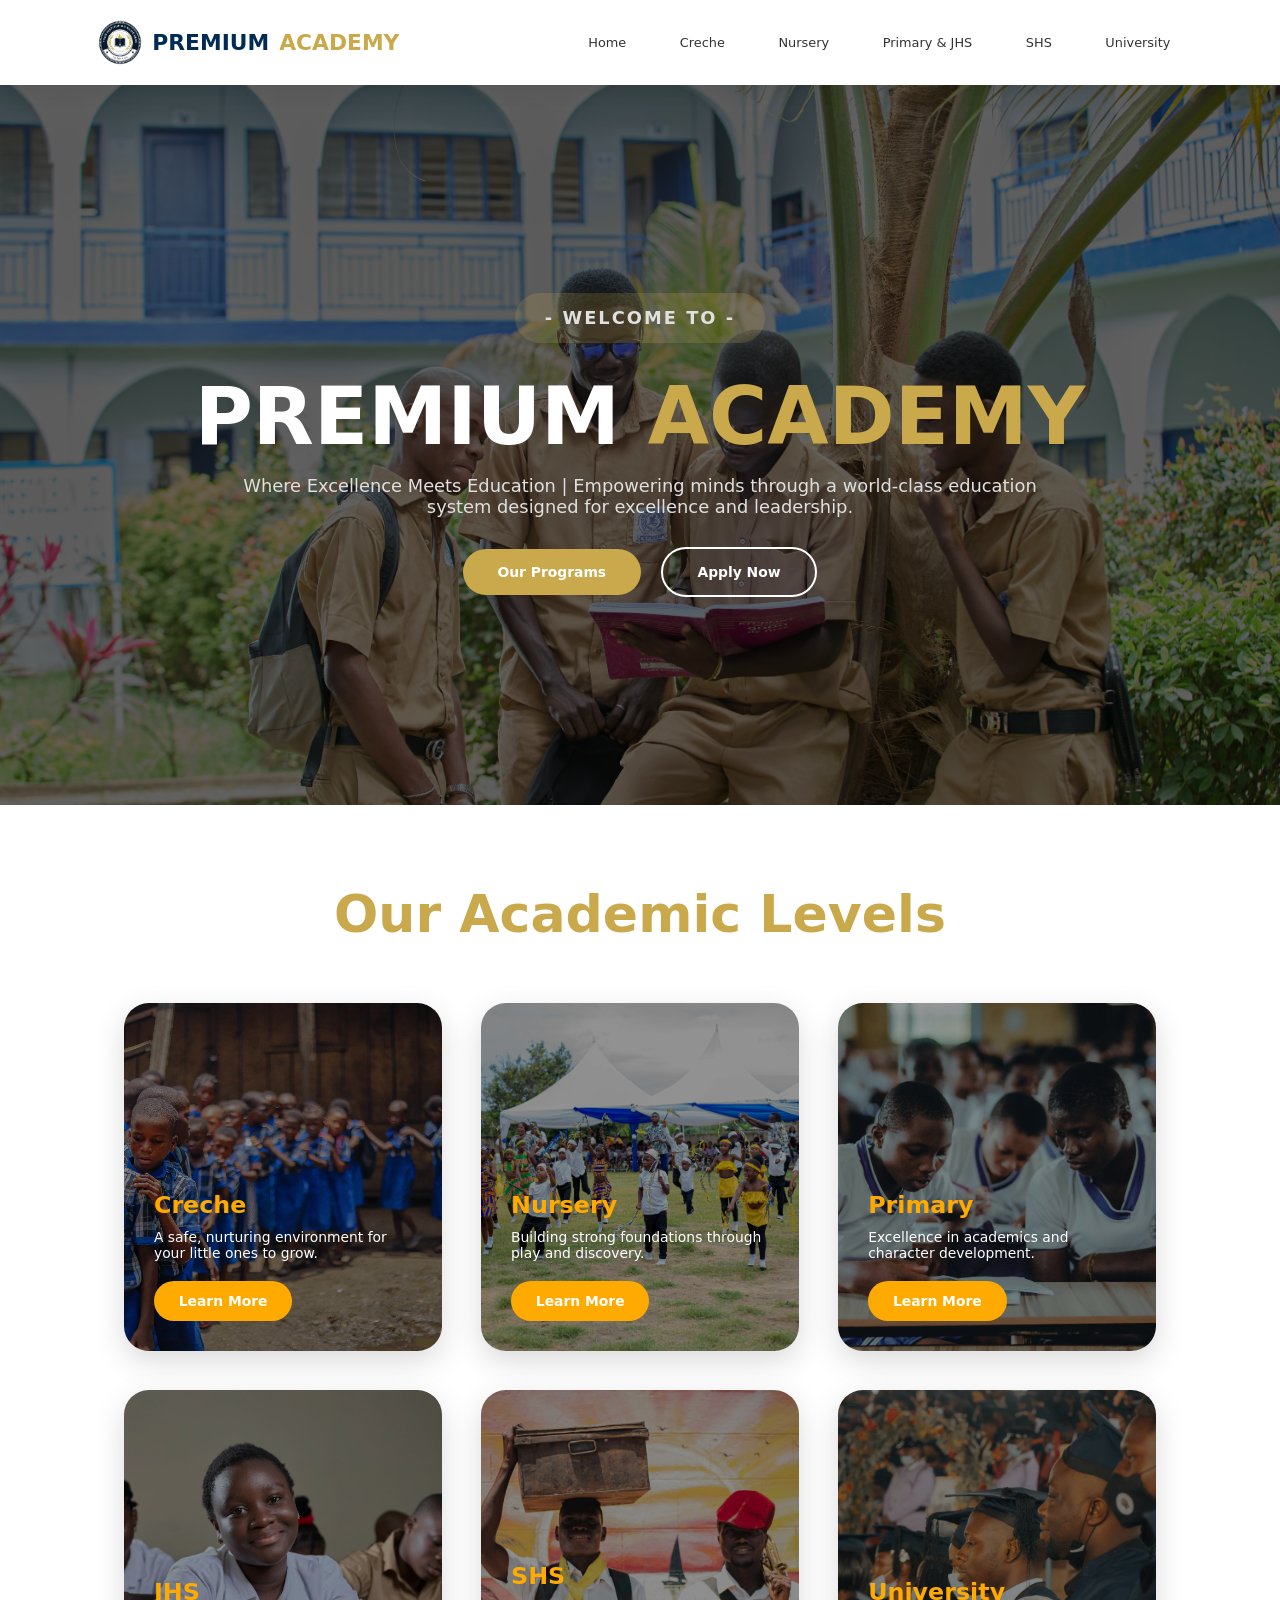
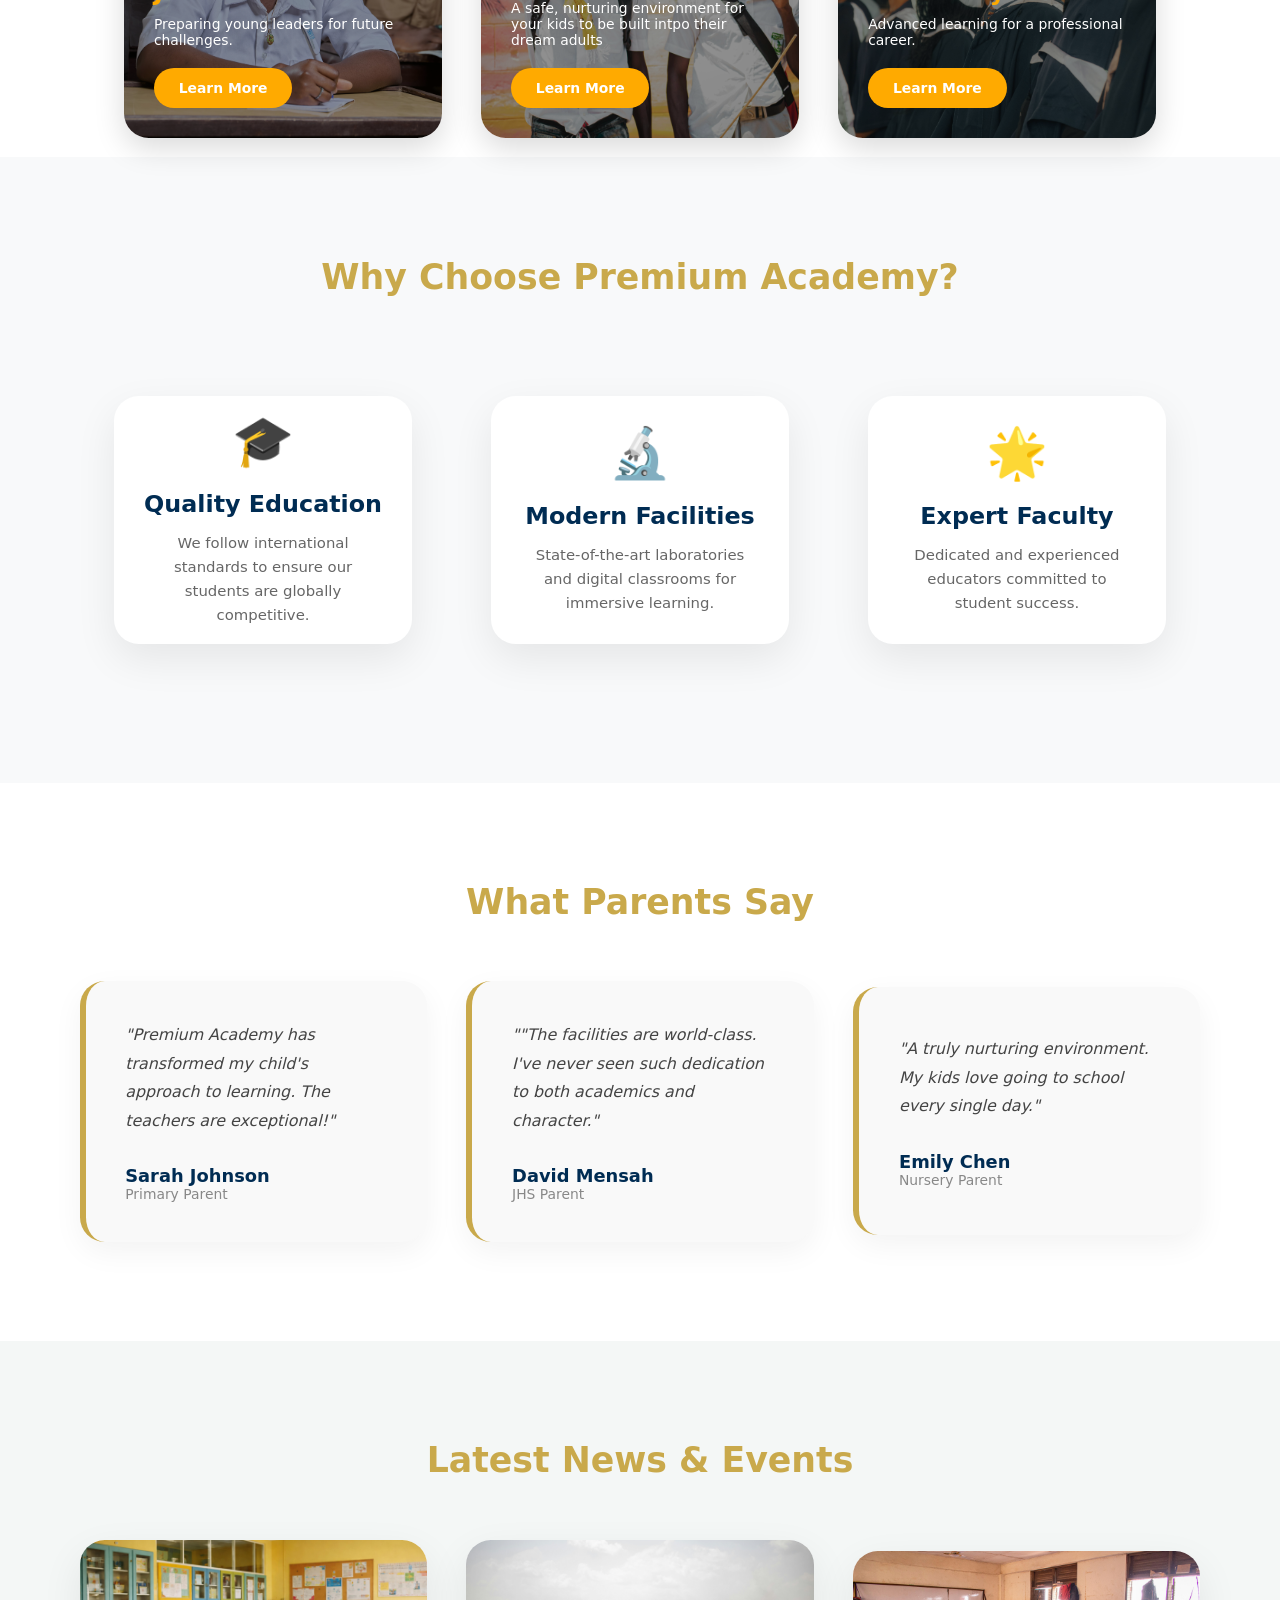
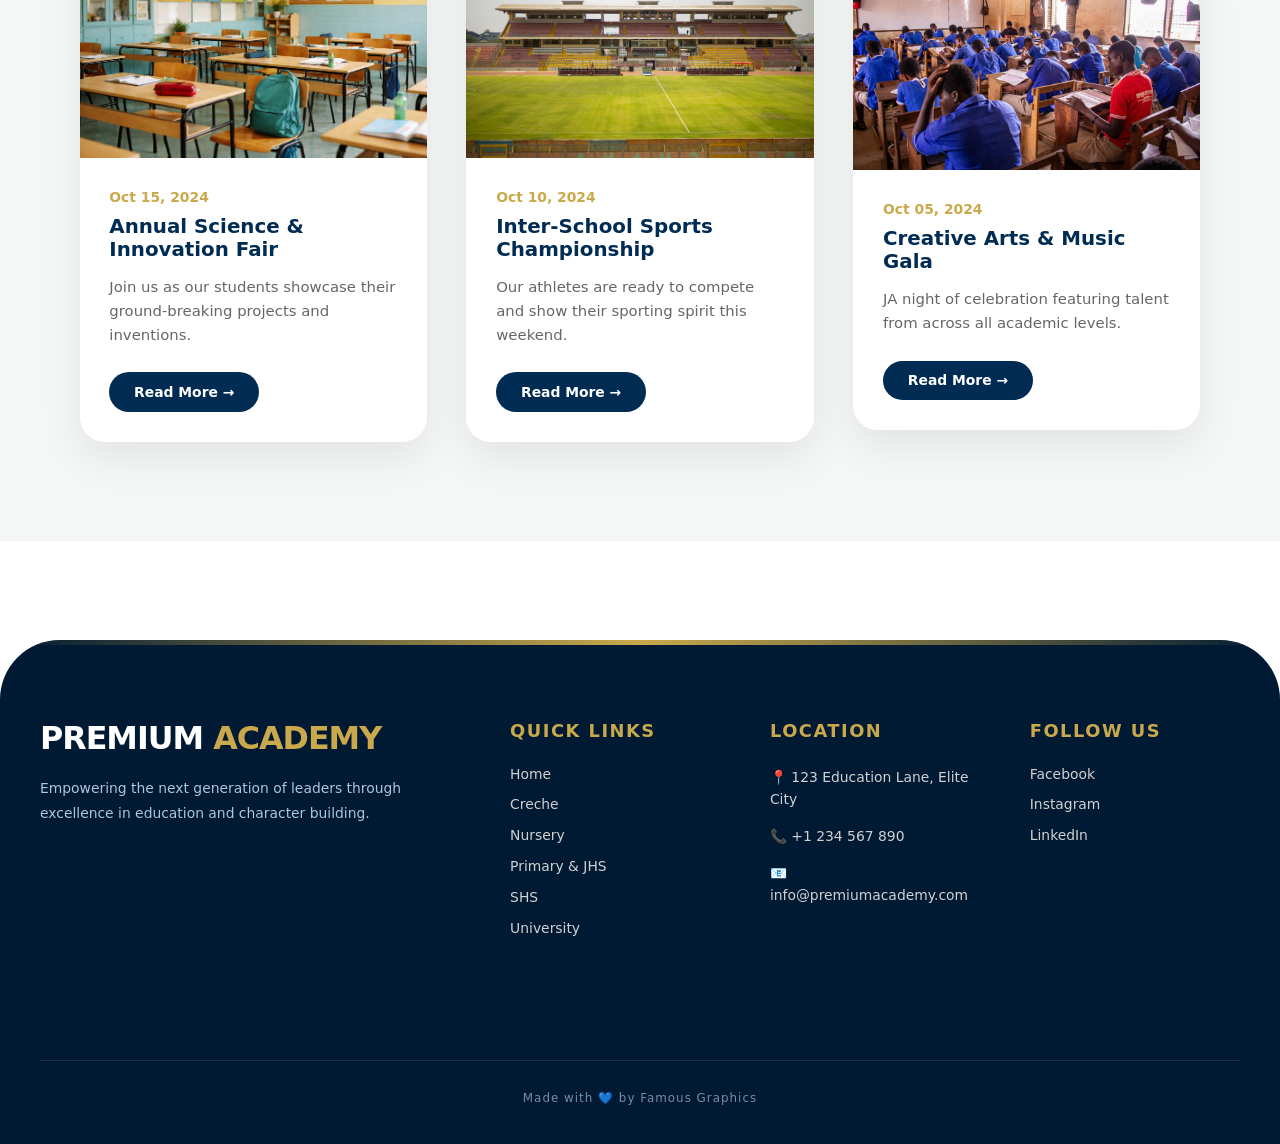
==== index.html @ b68e9a2d "added my nursery and primary files with their style files too" ====
<!DOCTYPE html>
<html lang="en">
<head>
    <meta charset="UTF-8">
    <meta name="viewport" content="width=device-width, initial-scale=1.0">
    <title>PREMIUM ACADEMY | Excellence in Education</title>
    <link rel="stylesheet" href="css/global.css">
    <link rel="stylesheet" href="css/style.css">
    <link rel="icon" type="image/x-icon" href="img/logo.png">
</head>
<body>
    
    <nav>
        <div class="navItems">
            <div class="brand">
                <a href="index.html"><img src="img/logo.png" alt="">PREMIUM <span>ACADEMY</span> </a>
            </div>

            <ul id="navlinks">
                <li><a href="index.html">Home</a></li>
                <li><a href="creche.html">Creche</a></li>
                <li><a href="nursery.html">Nursery</a></li>
                <li><a href="primary.html">Primary & JHS</a></li>
                <li><a href="#">SHS</a></li>
                <li><a href="#">University</a></li>
            </ul>
            <div id="openBtn"><img src="img/menu.png" alt=""></div>
        </div>
    </nav>

    <header>
        <div class="headerContent">
            <p class="intro">- Welcome to - </p>
            <h1>PREMIUM <span>ACADEMY</span></h1>
            <p class="content">Where Excellence Meets Education | Empowering minds through a world-class education system designed for excellence and leadership.</p>
            <div class="heroBtns">
                <a href="#" class="btn btn1">Our Programs</a>
                <a href="#" class="btn btn2">Apply Now</a>
            </div>
        </div>
    </header>

    <main>
        <div class="levels">
            <h2>Our Academic Levels</h2>
        </div>
            <div class="allCards">
        <div class="cards">
            <div class="card1">
                <h1 class="allh1">Creche</h1>
                <p class="allp">A safe, nurturing environment for your little ones to grow.</p>
                <a href="creche.html" class="alla">Learn More</a>
            </div>
        </div>
        <div class="cards">
            <div class="card2">
                <h1 class="allh1">Nursery</h1>
                <p class="allp">Building strong foundations through play and discovery.</p>
                <a href="nursery.html" class="alla">Learn More</a>
            </div>
        </div>
        <div class="cards">
            <div class="card3">
                <h1 class="allh1">Primary</h1>
                <p class="allp">Excellence in academics and character development.</p>
                <a href="primary.html" class="alla">Learn More</a>
            </div>
        </div>
        <div class="cards">
            <div class="card4">
                <h1 class="allh1">JHS</h1>
                <p class="allp">Preparing young leaders for future challenges.</p>
                <a href="#" class="alla">Learn More</a>
            </div>
        </div>
        <div class="cards">
            <div class="card5">
                <h1 class="allh1">SHS</h1>
                <p class="allp">A safe, nurturing environment for your kids to be built intpo their dream adults</p>
                <a href="#" class="alla">Learn More</a>
            </div>
        </div>
        <div class="cards">
            <div class="card6">
                <h1 class="allh1">University</h1>
                <p class="allp">Advanced learning for a professional career.</p>
                <a href="#" class="alla">Learn More</a>
            </div>
        </div>
        </div>
    </main>

    <div class="second">
        <h3>Why Choose Premium Academy?</h3>
        <div class="allCards">
        <div class="secondCards">
            <p class="logo">🎓</p>
            <h4>Quality Education</h4>
            <p class="cardInfo">We follow international standards to ensure our students are globally competitive.</p>
        </div>
        <div class="secondCards">
            <p class="logo">🔬</p>
            <h4>Modern Facilities</h4>
            <p class="cardInfo">State-of-the-art laboratories and digital classrooms for immersive learning.</p>
        </div>
        <div class="secondCards">
            <p class="logo">🌟</p>
            <h4>Expert Faculty</h4>
            <p class="cardInfo">Dedicated and experienced educators committed to student success.</p>
        </div>
        </div>
    </div>

    <div class="parents">
        <h4>What Parents Say</h4>
        <div class="parentsCards">
            <div class="parent1">
                <p class="info">"Premium Academy has transformed my child's approach to learning. The teachers are exceptional!"</p>
                <p class="name">Sarah Johnson</p>
                <p class="title">Primary Parent</p>
            </div>
            <div class="parent1">
                <p class="info">""The facilities are world-class. I've never seen such dedication to both academics and character."</p>
                <p class="name">David Mensah</p>
                <p class="title">JHS Parent</p>
            </div>
            <div class="parent1">
                <p class="info">"A truly nurturing environment. My kids love going to school every single day."</p>
                <p class="name">Emily Chen</p>
                <p class="title">Nursery Parent</p>
            </div>
        </div>
    </div>

    <div class="awards">
        <h5>Latest News & Events</h5>
        <div class="awardsCards">
            <div class="award1">
                <img src="img/classroom.jpg" alt="" loading="lazy">
            <div class="items">
                    <p class="date">Oct 15, 2024</p>
                <h6>Annual Science & Innovation Fair</h6>
                <p class="mssg">Join us as our students showcase their ground-breaking projects and inventions.</p>
                <a href="#">Read More →</a>
            </div>
            </div>
            <div class="award1">
                <img src="img/stadium.jpg" alt="" loading="lazy">
            <div class="items">
                    <p class="date">Oct 10, 2024</p>
                <h6>Inter-School Sports Championship</h6>
                <p class="mssg">Our athletes are ready to compete and show their sporting spirit this weekend.</p>
                <a href="#">Read More →</a>
            </div>
            </div>
            <div class="award1">
                <img src="img/classroom2.jpg" alt="" loading="lazy">
            <div class="items">
                    <p class="date">Oct 05, 2024</p>
                <h6>Creative Arts & Music Gala</h6>
                <p class="mssg">JA night of celebration featuring talent from across all academic levels.</p>
                <a href="#">Read More →</a>
            </div>
            </div>
        </div>
    </div>

    <footer>
        <div class="footerInfo">
            <div class="brandName">
                <h1>PREMIUM <span>ACADEMY</span></h1>
                <p>Empowering the next generation of leaders through excellence in education and character building.</p>
            </div>

            <div class="links">
                <h2>Quick Links</h2>
                 <ul id="navlinks">
                <li><a href="index.html">Home</a></li>
                <li><a href="creche.html">Creche</a></li>
                <li><a href="nursery.html">Nursery</a></li>
                <li><a href="primary.html">Primary & JHS</a></li>
                <li><a href="#">SHS</a></li>
                <li><a href="#">University</a></li>
            </ul>
            </div>

            <div class="contact">
                <h3>Location</h3>
                <p class="location">📍 123 Education Lane, Elite City</p>
                <p class="call">📞 +1 234 567 890</p>
                <p>📧 info@premiumacademy.com</p>
            </div>

            <div class="socialMedia">
                <h4>Follow Us</h4>
                <a href="#">Facebook</a>
                <a href="#">Instagram</a>
                <a href="#">LinkedIn</a>
            </div>
            <p>Made with 💙  by Famous Graphics</p>
        </div>
    </footer>

    <script src="js/script.js"></script>
</body>
</html>
---- css/global.css ----
:root {
    --primary-blue: #002c53;
    --secondary-blue: #001a33;
    --primary-gold: #c9a94b;
    --accent-gold: #ffaa00;
    --white: #ffffff;
    --light-gray: #f4f4f4;
    --text-dark: #333333;
    --text-muted: #b0c4de;
    --transition: all 0.4s cubic-bezier(0.165, 0.84, 0.44, 1);
    scroll-behavior: smooth;
}

*{
    padding: 0;
    margin: 0;
    box-sizing: border-box;
}

body{
    background-color: var(--white);
    font-family: system-ui, -apple-system, BlinkMacSystemFont, 'Segoe UI', Roboto, Oxygen, Ubuntu, Cantarell, 'Open Sans', 'Helvetica Neue', sans-serif;
    list-style: none;
    color: var(--text-dark);
}

html{
    font-size: 76%;
}

nav{
    background-color: rgba(255, 255, 255, 0.9);
    backdrop-filter: blur(16px);
    display: flex;
    justify-content: space-between;
    gap: 3rem;
    align-items: center;
    width: 100%;
    position: sticky;
    top: 0;
    z-index: 100;
    box-shadow: 0 2px 20px 0 rgba(0, 0, 0, 0.1);
}

.navItems{
    display: flex;
    justify-content: space-evenly;
    gap: 10rem;
    align-items: center;
    padding: 20px;
    width: 100%;
}

.brand a{
    display: flex;
    justify-content: center;
    align-items: center;
    text-decoration: none;
    font-weight: 900;
    font-size: 2.2rem;
    gap: 1rem;
    color: var(--primary-blue);
}

.brand span{
    color: var(--primary-gold);
}

.brand img{
    height: 4.5rem;
}

nav ul{
    list-style-type: none;
    display: flex;
    justify-content: space-between;
    gap: 3rem;
    align-items: center;
}

nav ul li a{
    text-decoration: none;
    color: var(--text-dark);
    font-size: 1.3rem;
    font-weight: 500;
    padding: 0.8rem 1.2rem;
    transition: var(--transition);
}

nav ul li a:hover{
    /* color: var(--white); */
    /* background-color: var(--primary-gold); */
    border-bottom: 5px solid var(--accent-gold);
    /* border-radius: 0.5rem; */
}

#openBtn, #closeBtn{
    display: none;
}

#openBtn img, #closeBtn img{
    height: 3rem;
}

footer {
    background-color: var(--secondary-blue);
    color: var(--white);
    padding: 8rem 2rem 4rem;
    margin-top: 10rem;
    border-top-left-radius: 6rem;
    border-top-right-radius: 6rem;
    position: relative;
    overflow: hidden;
}

footer::before {
    content: '';
    position: absolute;
    top: 0;
    left: 0;
    width: 100%;
    height: 5px;
    background: linear-gradient(90deg, transparent, var(--primary-gold), transparent);
}

.footerInfo {
    display: flex;
    justify-content: space-between;
    flex-wrap: wrap;
    gap: 5rem;
    max-width: 1200px;
    margin: 0 auto;
}

.brandName {
    flex: 2;
    min-width: 300px;
}

.brandName h1 {
    font-size: 3.2rem;
    margin-bottom: 2rem;
    font-weight: 800;
    letter-spacing: -1px;
    color: var(--white);
}

.brandName h1 span {
    color: var(--primary-gold);
}

.brandName p {
    font-size: 1.4rem;
    line-height: 1.8;
    color: var(--text-muted);
    max-width: 450px;
}

.links, .contact, .socialMedia {
    flex: 1;
    min-width: 200px;
}

.links h2, .contact h3, .socialMedia h4 {
    font-size: 1.8rem;
    margin-bottom: 2.5rem;
    color: var(--primary-gold);
    font-weight: 600;
    text-transform: uppercase;
    letter-spacing: 1.5px;
}

.links ul {
    list-style: none;
}

.links ul li {
    margin-bottom: 1.5rem;
}

.links ul li a {
    color: #d1d1d1;
    text-decoration: none;
    font-size: 1.4rem;
    transition: var(--transition);
}

.links ul li a:hover {
    color: var(--primary-gold);
    padding-left: 10px;
}

.contact p {
    font-size: 1.4rem;
    margin-bottom: 1.5rem;
    line-height: 1.6;
    color: #d1d1d1;
    display: flex;
    align-items: center;
    gap: 1.2rem;
}

.socialMedia a {
    display: block;
    color: #d1d1d1;
    text-decoration: none;
    font-size: 1.4rem;
    margin-bottom: 1.5rem;
    transition: var(--transition);
}

.socialMedia a:hover {
    color: var(--primary-gold);
}

.footerInfo > p:last-child {
    width: 100%;
    text-align: center;
    margin-top: 6rem;
    padding-top: 3rem;
    border-top: 1px solid rgba(255, 255, 255, 0.1);
    color: #7a8ba3;
    font-size: 1.2rem;
    letter-spacing: 1px;
}

@media (min-width: 144.1rem) {
  html { font-size: 68%; }
}

@media (min-width: 102.5rem) and (max-width: 144rem) {
  html { font-size: 62.5%; }
}

@media (min-width: 76.9rem) and (max-width: 102.4rem) {
  html { font-size: 62%; }
}

@media (min-width: 64.1rem) and (max-width: 76.8rem) {
  html { font-size: 61%; }
}

@media (max-width: 64rem) {
    html { font-size: 60%; }
    #openBtn{
        display: block;
    }
    nav{
        position: relative;
    }
    .navItems {
        justify-content: space-between;
        gap: 0;
        padding: 1.5rem 2rem;
    }
    nav ul{
        margin-left: auto;
        position: absolute;
        top: 100%;
        left: 0;
        right: 0;
        display: none;
        flex-direction: column;
        background-color: var(--white);
        z-index: 100;
        width: 25rem;
        padding: 2rem;
        border-radius: 0 0 1.5rem 1.5rem;
        box-shadow: 0 10px 20px rgba(0,0,0,0.1);
        text-align: left;
    }
    
    nav ul.active{
        display: flex;
    }

    nav ul li {
        width: 100%;
        margin-bottom: 1rem;
    }

    nav ul li a {
        display: block;
        font-size: 1.8rem;
    }
    
    #closeBtn.show{
        display: block;
    }
    .brandName {
        flex: 1 1 100%;
        text-align: center;
    }
    .brandName p {
        margin: 0 auto;
    }
    .footerInfo {
        gap: 4rem;
    }
}

@media (max-width: 48rem) {
    html { font-size: 55%; }
    .links, .contact, .socialMedia {
        flex: 1 1 45%;
    }
}

@media (max-width: 30rem) {
    html { font-size: 55%; }
    .brand a {
        font-size: 1.8rem;
    }
    .brand img {
        height: 3.5rem;
    }
    .links, .contact, .socialMedia {
        flex: 1 1 100%;
        text-align: center;
    }
    .contact p {
        justify-content: center;
    }
    .footerInfo {
        gap: 3rem;
    }
}

@media (max-width: 22.5rem) {
    html { font-size: 50%; }
}
---- css/style.css ----
header {
    background-image: url(../img/homehero.jpg);
    background-size: cover;
    background-position: center;
    background-repeat: no-repeat;
    height: 80vh;
    color: var(--white);
    text-align: center;
    padding: 100px 20px;
    display: flex;
    justify-content: center;
    align-items: center;
    flex-direction: column;
    background-color: rgba(0, 0, 0, 0.6);
    background-blend-mode: overlay;
    background-attachment: fixed;
}

.intro {
    font-size: 1.2rem;
    font-weight: 600;
    text-transform: uppercase;
    letter-spacing: 2px;
    background-color: rgba(201, 169, 75, 0.2);
    color: var(--white);
    padding: 1.5rem 3rem;
    width: fit-content;
    display: inline-flex;
    border-radius: 10rem;
    margin-bottom: 2rem;
}

.headerContent {
    height: 100%;
    display: flex;
    justify-content: center;
    align-items: center;
    flex-direction: column;
}

.headerContent h1 {
    font-size: 8rem;
    margin-bottom: 1.5rem;
    line-height: 1.1;
}

.headerContent h1 span {
    color: var(--primary-gold);
}

.headerContent p {
    font-size: 1.8rem;
    max-width: 800px;
    margin: 0 auto 3rem;
    color: #e0e0e0;
}

.heroBtns {
    display: flex;
    gap: 2rem;
    justify-content: center;
    align-items: center;
}

.btn1 {
    background-color: var(--primary-gold);
    color: var(--white);
    padding: 1.5rem 3.5rem;
    text-decoration: none;
    font-size: 1.4rem;
    font-weight: 600;
    border-radius: 10rem;
    transition: var(--transition);
}

.btn2 {
    background-color: transparent;
    color: var(--white);
    padding: 1.5rem 3.5rem;
    text-decoration: none;
    font-size: 1.4rem;
    font-weight: 600;
    border-radius: 10rem;
    border: 2px solid var(--white);
    transition: var(--transition);
}

.btn1:hover {
    background-color: var(--white);
    color: var(--primary-blue);
    transform: translateY(-3px);
}

.btn2:hover {
    background-color: var(--white);
    color: var(--primary-blue);
    transform: translateY(-3px);
}

main {
    display: flex;
    justify-content: center;
    align-items: center;
    flex-direction: column;
    width: 100%;
}

.allCards {
    display: flex;
    justify-content: center;
    align-items: center;
    gap: 4rem;
    max-width: 1200px;
    margin: 0 auto;
    flex-wrap: wrap;
    padding: 2rem;
}

.levels {
    margin: 8rem 0 4rem;
    font-size: 3.5rem;
    color: var(--primary-gold);
    text-align: center;
    font-weight: 800;
}

.card1, .card2, .card3, .card4, .card5, .card6 {
    height: 35rem;
    width: 32rem;
    padding: 3rem;
    border-radius: 2.5rem;
    display: flex;
    justify-content: flex-end;
    align-items: flex-start;
    flex-direction: column;
    transition: var(--transition);
    background-size: cover;
    background-repeat: no-repeat;
    background-position: center;
    background-color: rgba(0, 0, 0, 0.4);
    background-blend-mode: overlay;
    box-shadow: 0 10px 30px rgba(0,0,0,0.15);
}

.card1 { background-image: url(../img/creceh.jpg); }
.card2 { background-image: url(../img/nursery.jpg); }
.card3 { background-image: url(../img/primarysch.jpg); }
.card4 { background-image: url(../img/jhs.jpg); }
.card5 { background-image: url(../img/shs.jpg); }
.card6 { background-image: url(../img/uni.jpg); }

.allh1 {
    font-size: 2.4rem;
    color: var(--accent-gold);
    margin-bottom: 1rem;
    font-weight: 700;
}

.allp {
    font-size: 1.4rem;
    color: var(--white);
    margin-bottom: 2rem;
}

.alla {
    padding: 1.2rem 2.5rem;
    background-color: var(--accent-gold);
    text-decoration: none;
    font-size: 1.4rem;
    color: var(--white);
    border-radius: 10rem;
    font-weight: 600;
    transition: var(--transition);
}

.alla:hover {
    background-color: var(--primary-blue);
    transform: translateX(5px);
}

.card1:hover, .card2:hover, .card3:hover, .card4:hover, .card5:hover, .card6:hover {
    transform: translateY(-10px) scale(1.02);
}

.second {
    width: 100%;
    background-color: #f8f9fa;
    display: flex;
    justify-content: center;
    align-items: center;
    flex-direction: column;
    padding: 10rem 2rem;
}

.second h3 {
    font-size: 3.5rem;
    color: var(--primary-gold);
    margin-bottom: 6rem;
    text-align: center;
    font-weight: 800;
}

.secondCards {
    display: flex;
    justify-content: center;
    align-items: center;
    flex-direction: column;
    text-align: center;
    background-color: var(--white);
    border-radius: 2.5rem;
    padding: 4rem 3rem;
    box-shadow: 0 15px 40px rgba(0, 0, 0, 0.08);
    height: 25rem;
    width: 30rem;
    margin: 2rem;
    transition: var(--transition);
}

.secondCards:hover {
    transform: translateY(-5px);
    box-shadow: 0 20px 50px rgba(0, 0, 0, 0.12);
}

.logo {
    font-size: 5rem;
    margin-bottom: 2rem;
    color: var(--primary-gold);
}

.secondCards h4 {
    font-size: 2.4rem;
    color: var(--primary-blue);
    margin-bottom: 1.5rem;
    font-weight: 700;
}

.cardInfo {
    font-size: 1.5rem;
    line-height: 1.6;
    color: #666;
}

.parents {
    background-color: var(--white);
    display: flex;
    justify-content: center;
    align-items: center;
    text-align: center;
    flex-direction: column;
    padding: 10rem 2rem;
}

.parents h4 {
    font-size: 3.5rem;
    color: var(--primary-gold);
    margin-bottom: 6rem;
    font-weight: 800;
}

.parentsCards {
    display: flex;
    justify-content: center;
    gap: 4rem;
    align-items: center;
    flex-wrap: wrap;
    max-width: 1200px;
}

.parent1 {
    background-color: #f9f9f9;
    padding: 4rem;
    box-shadow: 0 10px 30px rgba(0, 0, 0, 0.05);
    border-left: 6px solid var(--primary-gold);
    border-radius: 2.5rem;
    min-height: 25rem;
    width: 35rem;
    display: flex;
    justify-content: center;
    align-items: flex-start;
    flex-direction: column;
    font-style: italic;
    transition: var(--transition);
}

.parent1:hover {
    transform: scale(1.02);
    background-color: var(--white);
    box-shadow: 0 15px 40px rgba(0, 0, 0, 0.1);
}

.info {
    font-size: 1.6rem;
    text-align: left;
    margin-bottom: 3rem;
    line-height: 1.8;
    color: #444;
}

.name {
    font-size: 1.8rem;
    font-weight: 700;
    color: var(--primary-blue);
    font-style: normal;
}

.title {
    font-size: 1.4rem;
    color: #888;
    font-style: normal;
}

.awards {
    display: flex;
    justify-content: center;
    align-items: center;
    flex-direction: column;
    background-color: #f4f7f6;
    padding: 10rem 2rem;
}

.awards h5 {
    font-size: 3.5rem;
    color: var(--primary-gold);
    margin-bottom: 6rem;
    font-weight: 800;
}

.awardsCards {
    display: flex;
    justify-content: center;
    gap: 4rem;
    align-items: center;
    flex-wrap: wrap;
    max-width: 1200px;
}

.award1 {
    background-color: var(--white);
    width: 35rem;
    border-radius: 2.5rem;
    overflow: hidden;
    box-shadow: 0 15px 40px rgba(0, 0, 0, 0.08);
    transition: var(--transition);
}

.award1:hover {
    transform: translateY(-10px);
    box-shadow: 0 20px 50px rgba(0, 0, 0, 0.15);
}

.award1 img {
    width: 100%;
    height: 22rem;
    object-fit: cover;
}

.items {
    padding: 3rem;
    display: flex;
    justify-content: center;
    align-items: flex-start;
    flex-direction: column;
}

.date {
    color: var(--primary-gold);
    font-weight: 800;
    font-size: 1.4rem;
    margin-bottom: 1rem;
}

.awards h6 {
    color: var(--primary-blue);
    font-size: 2rem;
    margin-bottom: 1.5rem;
    font-weight: 700;
}

.mssg {
    font-size: 1.5rem;
    line-height: 1.6;
    color: #666;
    margin-bottom: 2.5rem;
}

.items a {
    padding: 1.2rem 2.5rem;
    background-color: var(--primary-blue);
    color: var(--white);
    text-decoration: none;
    border-radius: 10rem;
    font-size: 1.4rem;
    font-weight: 600;
    transition: var(--transition);
}

.items a:hover {
    background-color: var(--accent-gold);
    transform: translateX(5px);
}
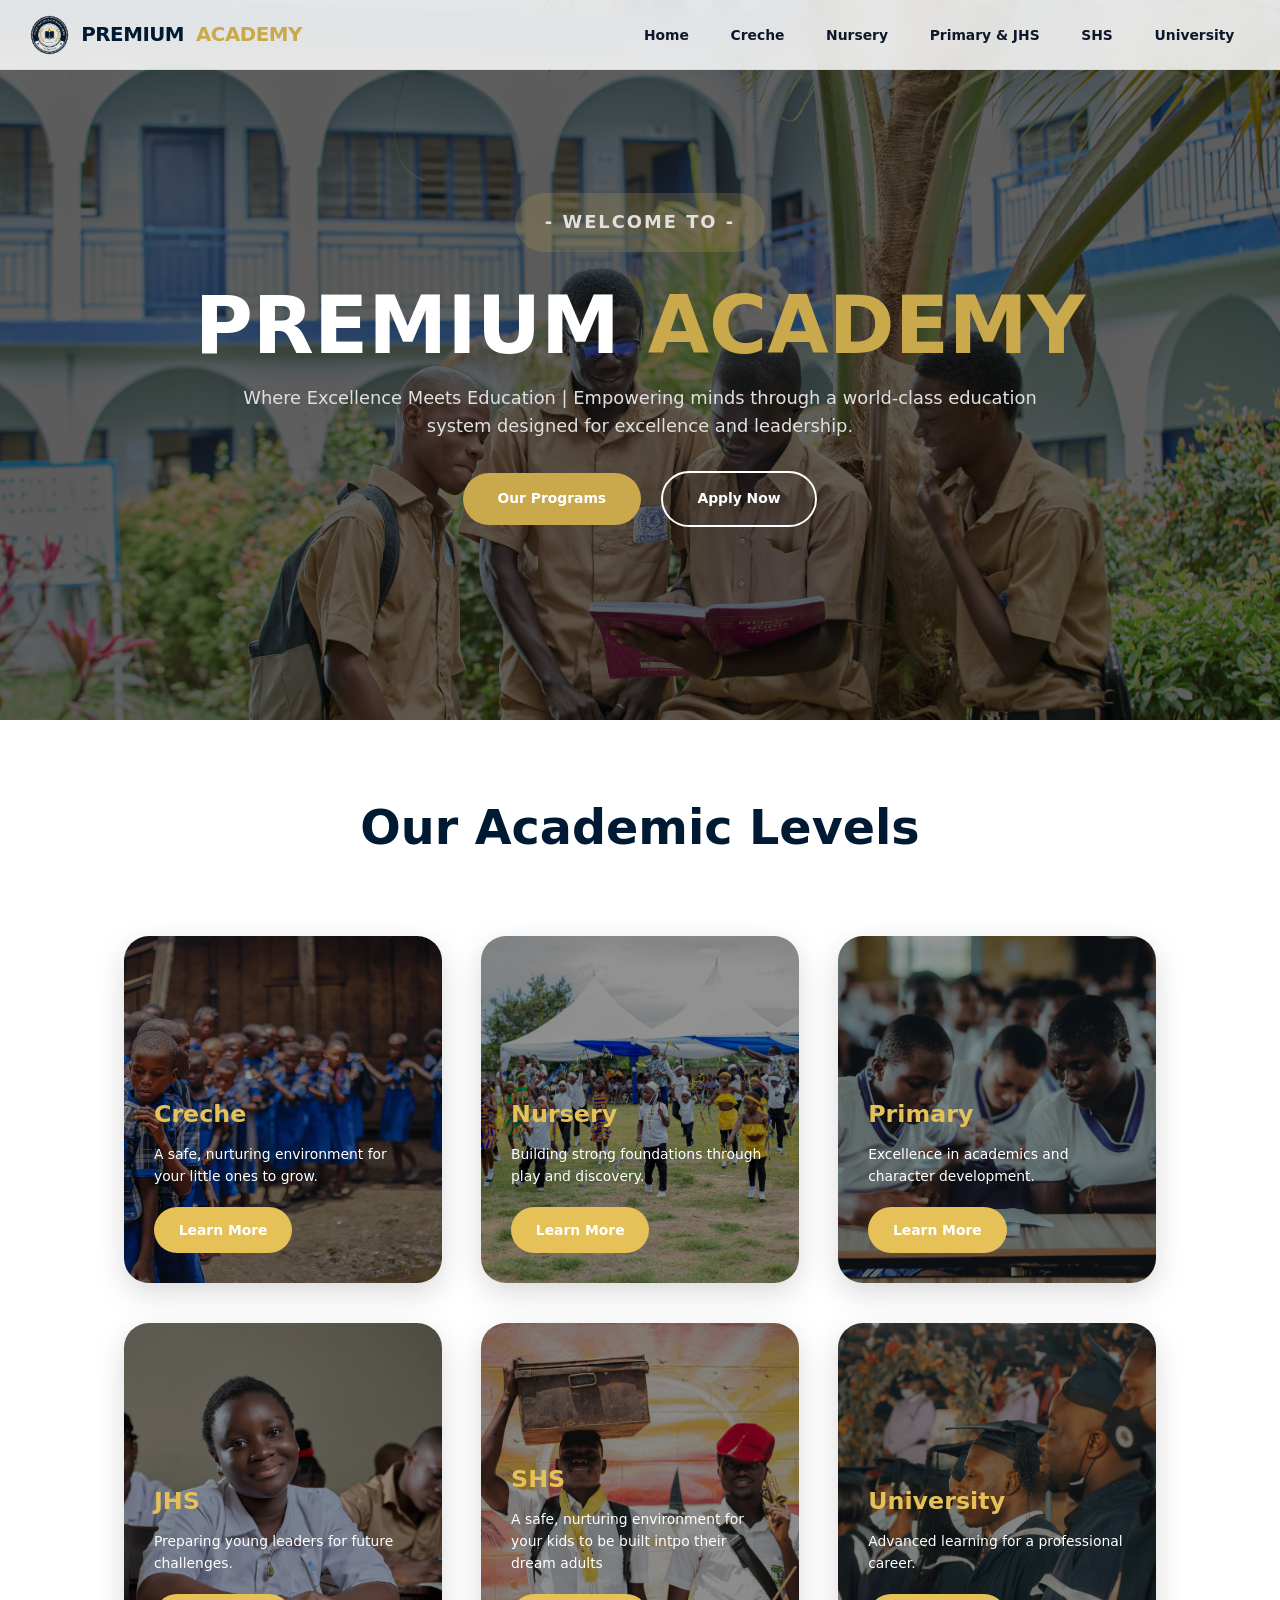
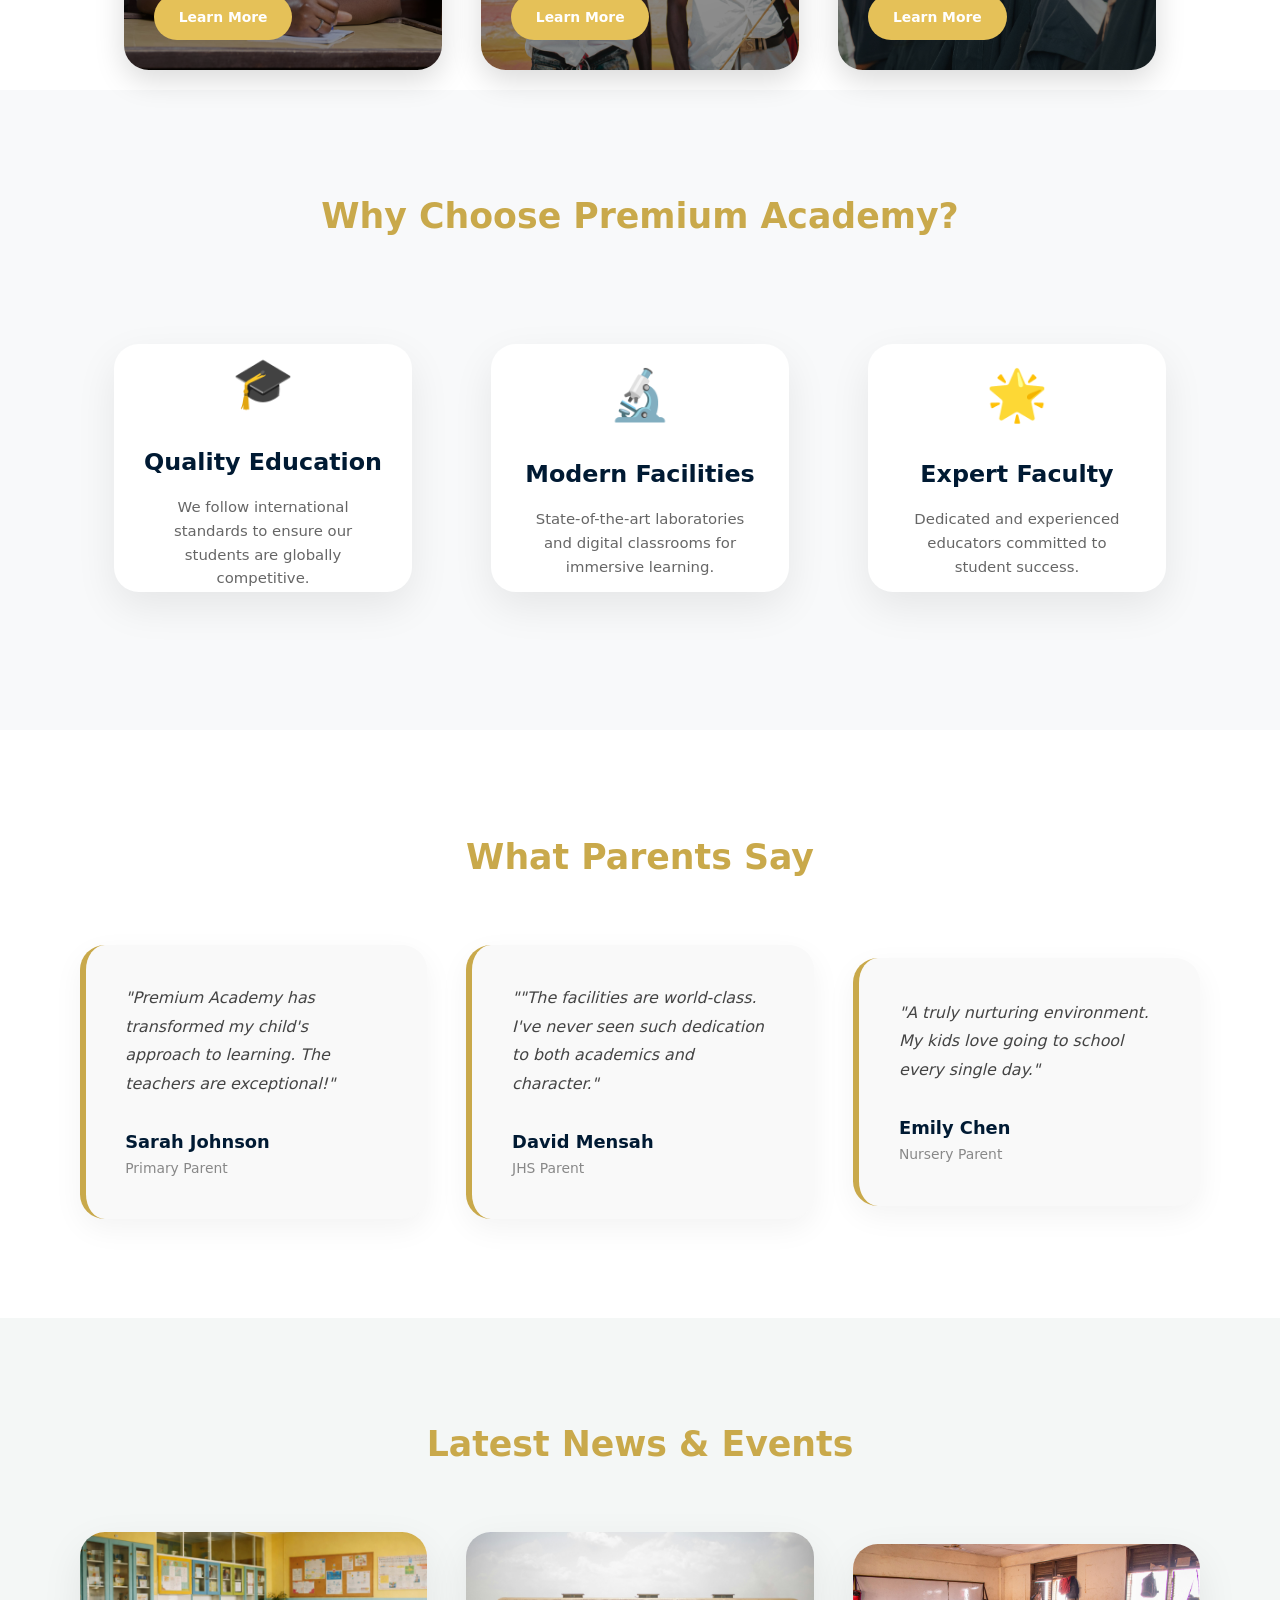
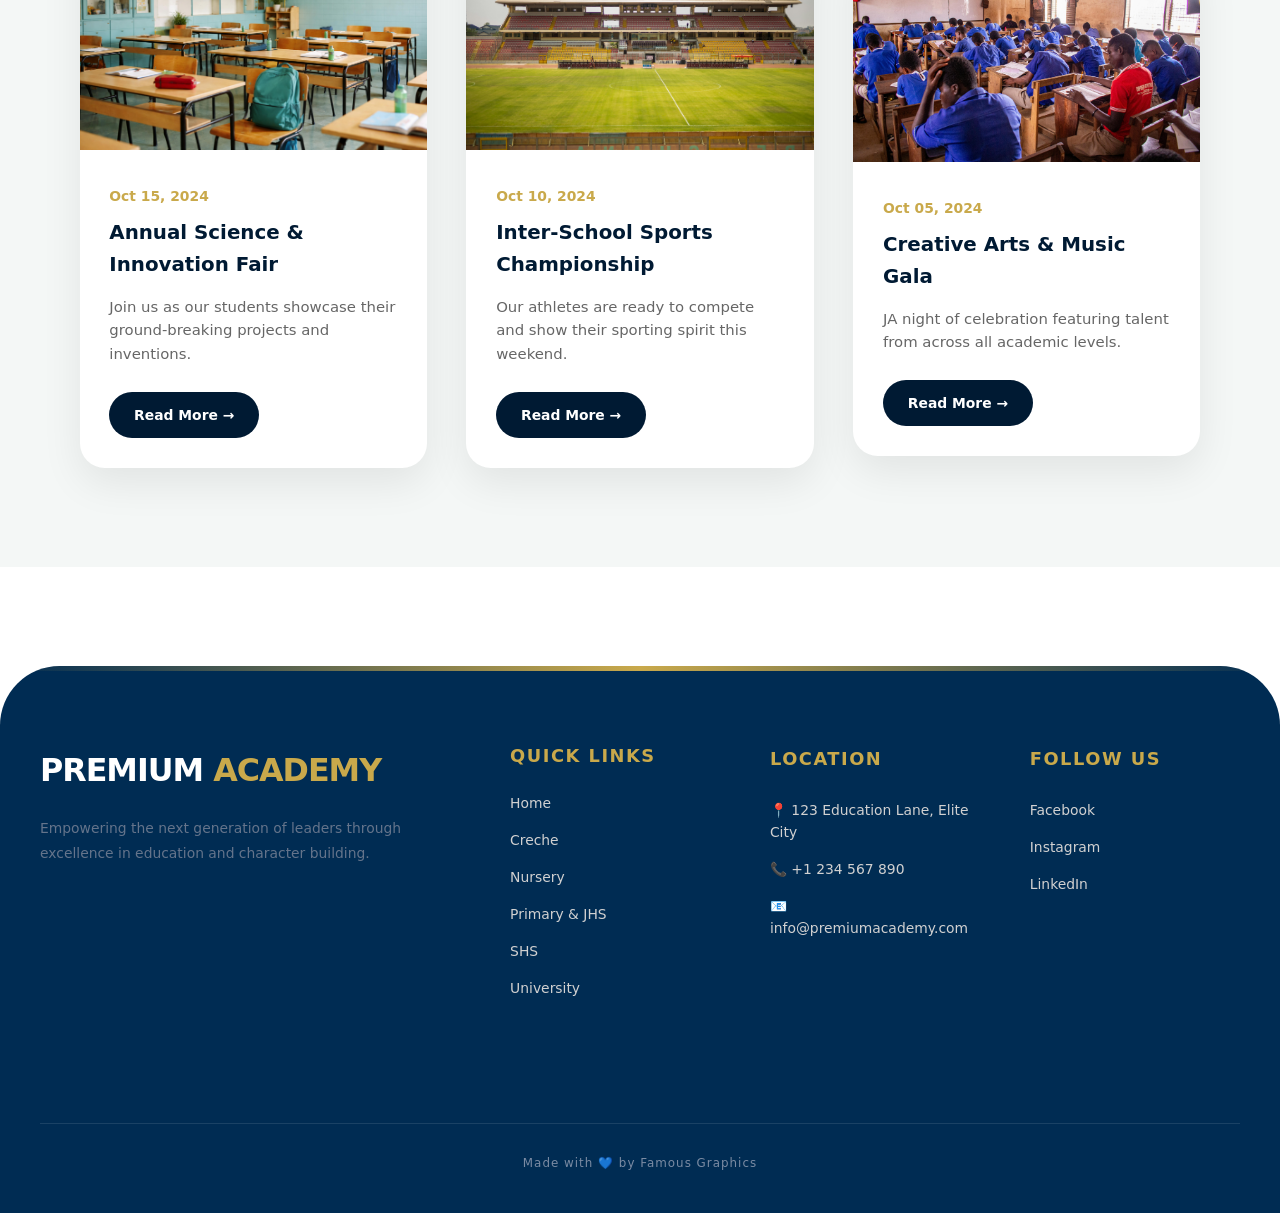
==== commit 6206d80c: "added shs and prrimary page" ====
--- a/index.html
+++ b/index.html
@@ -21,7 +21,7 @@
                 <li><a href="creche.html">Creche</a></li>
                 <li><a href="nursery.html">Nursery</a></li>
                 <li><a href="primary.html">Primary & JHS</a></li>
-                <li><a href="#">SHS</a></li>
+                <li><a href="shs.html">SHS</a></li>
                 <li><a href="#">University</a></li>
             </ul>
             <div id="openBtn"><img src="img/menu.png" alt=""></div>
@@ -70,21 +70,21 @@
             <div class="card4">
                 <h1 class="allh1">JHS</h1>
                 <p class="allp">Preparing young leaders for future challenges.</p>
-                <a href="#" class="alla">Learn More</a>
+                <a href="primary.html" class="alla">Learn More</a>
             </div>
         </div>
         <div class="cards">
             <div class="card5">
                 <h1 class="allh1">SHS</h1>
                 <p class="allp">A safe, nurturing environment for your kids to be built intpo their dream adults</p>
-                <a href="#" class="alla">Learn More</a>
+                <a href="shs.html" class="alla">Learn More</a>
             </div>
         </div>
         <div class="cards">
             <div class="card6">
                 <h1 class="allh1">University</h1>
                 <p class="allp">Advanced learning for a professional career.</p>
-                <a href="#" class="alla">Learn More</a>
+                <a href="shs.html" class="alla">Learn More</a>
             </div>
         </div>
         </div>
@@ -179,7 +179,7 @@
                 <li><a href="creche.html">Creche</a></li>
                 <li><a href="nursery.html">Nursery</a></li>
                 <li><a href="primary.html">Primary & JHS</a></li>
-                <li><a href="#">SHS</a></li>
+                <li><a href="shs.html">SHS</a></li>
                 <li><a href="#">University</a></li>
             </ul>
             </div>
--- a/css/global.css
+++ b/css/global.css
@@ -1,13 +1,30 @@
 :root {
-    --primary-blue: #002c53;
-    --secondary-blue: #001a33;
+    --primary-blue: #001a33;
+    --secondary-blue: #002c53;
+    --accent-blue: #004d99;
     --primary-gold: #c9a94b;
-    --accent-gold: #ffaa00;
+    --accent-gold: #e5c158;
     --white: #ffffff;
-    --light-gray: #f4f4f4;
-    --text-dark: #333333;
-    --text-muted: #b0c4de;
-    --transition: all 0.4s cubic-bezier(0.165, 0.84, 0.44, 1);
+    --off-white: #f8faff;
+    --light-gray: #e1e8f0;
+    --text-dark: #0f172a;
+    --text-muted: #64748b;
+    --text-light: #94a3b8;
+    
+    /* Shadows */
+    --shadow-sm: 0 1px 2px 0 rgba(0, 0, 0, 0.05);
+    --shadow-md: 0 4px 6px -1px rgba(0, 0, 0, 0.1), 0 2px 4px -1px rgba(0, 0, 0, 0.06);
+    --shadow-lg: 0 10px 15px -3px rgba(0, 0, 0, 0.1), 0 4px 6px -2px rgba(0, 0, 0, 0.05);
+    --shadow-premium: 0 20px 25px -5px rgba(0, 0, 0, 0.1), 0 10px 10px -5px rgba(0, 0, 0, 0.04);
+    
+    /* Radii */
+    --radius-sm: 0.4rem;
+    --radius-md: 0.8rem;
+    --radius-lg: 1.6rem;
+    --radius-xl: 2.4rem;
+    --radius-full: 9999px;
+
+    --transition: all 0.3s cubic-bezier(0.4, 0, 0.2, 1);
     scroll-behavior: smooth;
 }
 
@@ -19,47 +36,47 @@
 
 body{
     background-color: var(--white);
-    font-family: system-ui, -apple-system, BlinkMacSystemFont, 'Segoe UI', Roboto, Oxygen, Ubuntu, Cantarell, 'Open Sans', 'Helvetica Neue', sans-serif;
-    list-style: none;
+    font-family: 'Inter', system-ui, -apple-system, sans-serif;
     color: var(--text-dark);
+    line-height: 1.6;
+    overflow-x: hidden;
 }
 
 html{
     font-size: 76%;
 }
 
+/* --- Navigation --- */
 nav{
-    background-color: rgba(255, 255, 255, 0.9);
-    backdrop-filter: blur(16px);
+    background-color: rgba(255, 255, 255, 0.85);
+    backdrop-filter: blur(12px);
+    -webkit-backdrop-filter: blur(12px);
+    width: 100%;
+    position: fixed;
+    top: 0;
+    z-index: 1000;
+    border-bottom: 1px solid rgba(0, 0, 0, 0.05);
+    transition: var(--transition);
+}
+
+.navItems{
+    max-width: 130rem;
+    margin: 0 auto;
     display: flex;
     justify-content: space-between;
-    gap: 3rem;
     align-items: center;
-    width: 100%;
-    position: sticky;
-    top: 0;
-    z-index: 100;
-    box-shadow: 0 2px 20px 0 rgba(0, 0, 0, 0.1);
-}
-
-.navItems{
-    display: flex;
-    justify-content: space-evenly;
-    gap: 10rem;
-    align-items: center;
-    padding: 20px;
-    width: 100%;
+    padding: 1.5rem 3rem;
 }
 
 .brand a{
     display: flex;
-    justify-content: center;
     align-items: center;
     text-decoration: none;
-    font-weight: 900;
-    font-size: 2.2rem;
-    gap: 1rem;
+    font-weight: 800;
+    font-size: 2rem;
+    gap: 1.2rem;
     color: var(--primary-blue);
+    letter-spacing: -0.5px;
 }
 
 .brand span{
@@ -67,41 +84,109 @@
 }
 
 .brand img{
-    height: 4.5rem;
+    height: 4rem;
 }
 
 nav ul{
     list-style-type: none;
     display: flex;
-    justify-content: space-between;
-    gap: 3rem;
+    gap: 1rem;
     align-items: center;
 }
 
 nav ul li a{
     text-decoration: none;
     color: var(--text-dark);
-    font-size: 1.3rem;
-    font-weight: 500;
-    padding: 0.8rem 1.2rem;
-    transition: var(--transition);
-}
-
-nav ul li a:hover{
-    /* color: var(--white); */
-    /* background-color: var(--primary-gold); */
-    border-bottom: 5px solid var(--accent-gold);
-    /* border-radius: 0.5rem; */
-}
-
-#openBtn, #closeBtn{
+    font-size: 1.4rem;
+    font-weight: 600;
+    padding: 1rem 1.6rem;
+    border-radius: var(--radius-md);
+    transition: var(--transition);
+}
+
+nav ul li a:hover, nav ul li a.active {
+    color: var(--primary-blue);
+    background-color: var(--light-gray);
+}
+
+#openBtn {
     display: none;
-}
-
-#openBtn img, #closeBtn img{
-    height: 3rem;
-}
-
+    cursor: pointer;
+    padding: 0.5rem;
+    border-radius: var(--radius-sm);
+    transition: var(--transition);
+}
+
+#openBtn img {
+    height: 2.4rem;
+    display: block;
+}
+
+/* --- Buttons --- */
+.mainBtn, .secBtn {
+    display: inline-flex;
+    align-items: center;
+    justify-content: center;
+    padding: 1.6rem 3.2rem;
+    border-radius: var(--radius-md);
+    font-size: 1.6rem;
+    font-weight: 700;
+    text-decoration: none;
+    transition: var(--transition);
+    cursor: pointer;
+}
+
+.mainBtn {
+    background-color: var(--primary-gold);
+    color: var(--white);
+    box-shadow: 0 4px 14px 0 rgba(201, 169, 75, 0.39);
+}
+
+.mainBtn:hover {
+    background-color: var(--accent-gold);
+    transform: translateY(-2px);
+    box-shadow: 0 6px 20px rgba(201, 169, 75, 0.45);
+}
+
+.secBtn {
+    background-color: rgba(255, 255, 255, 0.1);
+    color: var(--white);
+    backdrop-filter: blur(4px);
+    border: 1px solid rgba(255, 255, 255, 0.2);
+}
+
+.secBtn:hover {
+    background-color: rgba(255, 255, 255, 0.2);
+    border-color: rgba(255, 255, 255, 0.4);
+    transform: translateY(-2px);
+}
+
+/* --- Section Helpers --- */
+.container {
+    max-width: 120rem;
+    margin: 0 auto;
+    padding: 0 2.4rem;
+}
+
+.section-label {
+    display: inline-block;
+    color: var(--primary-gold);
+    font-weight: 800;
+    font-size: 1.2rem;
+    text-transform: uppercase;
+    letter-spacing: 2px;
+    margin-bottom: 1.5rem;
+}
+
+h2 {
+    font-size: clamp(3.2rem, 5vw, 4.8rem);
+    font-weight: 800;
+    line-height: 1.2;
+    color: var(--primary-blue);
+    margin-bottom: 2rem;
+}
+
+/* --- Footer --- */
 footer {
     background-color: var(--secondary-blue);
     color: var(--white);
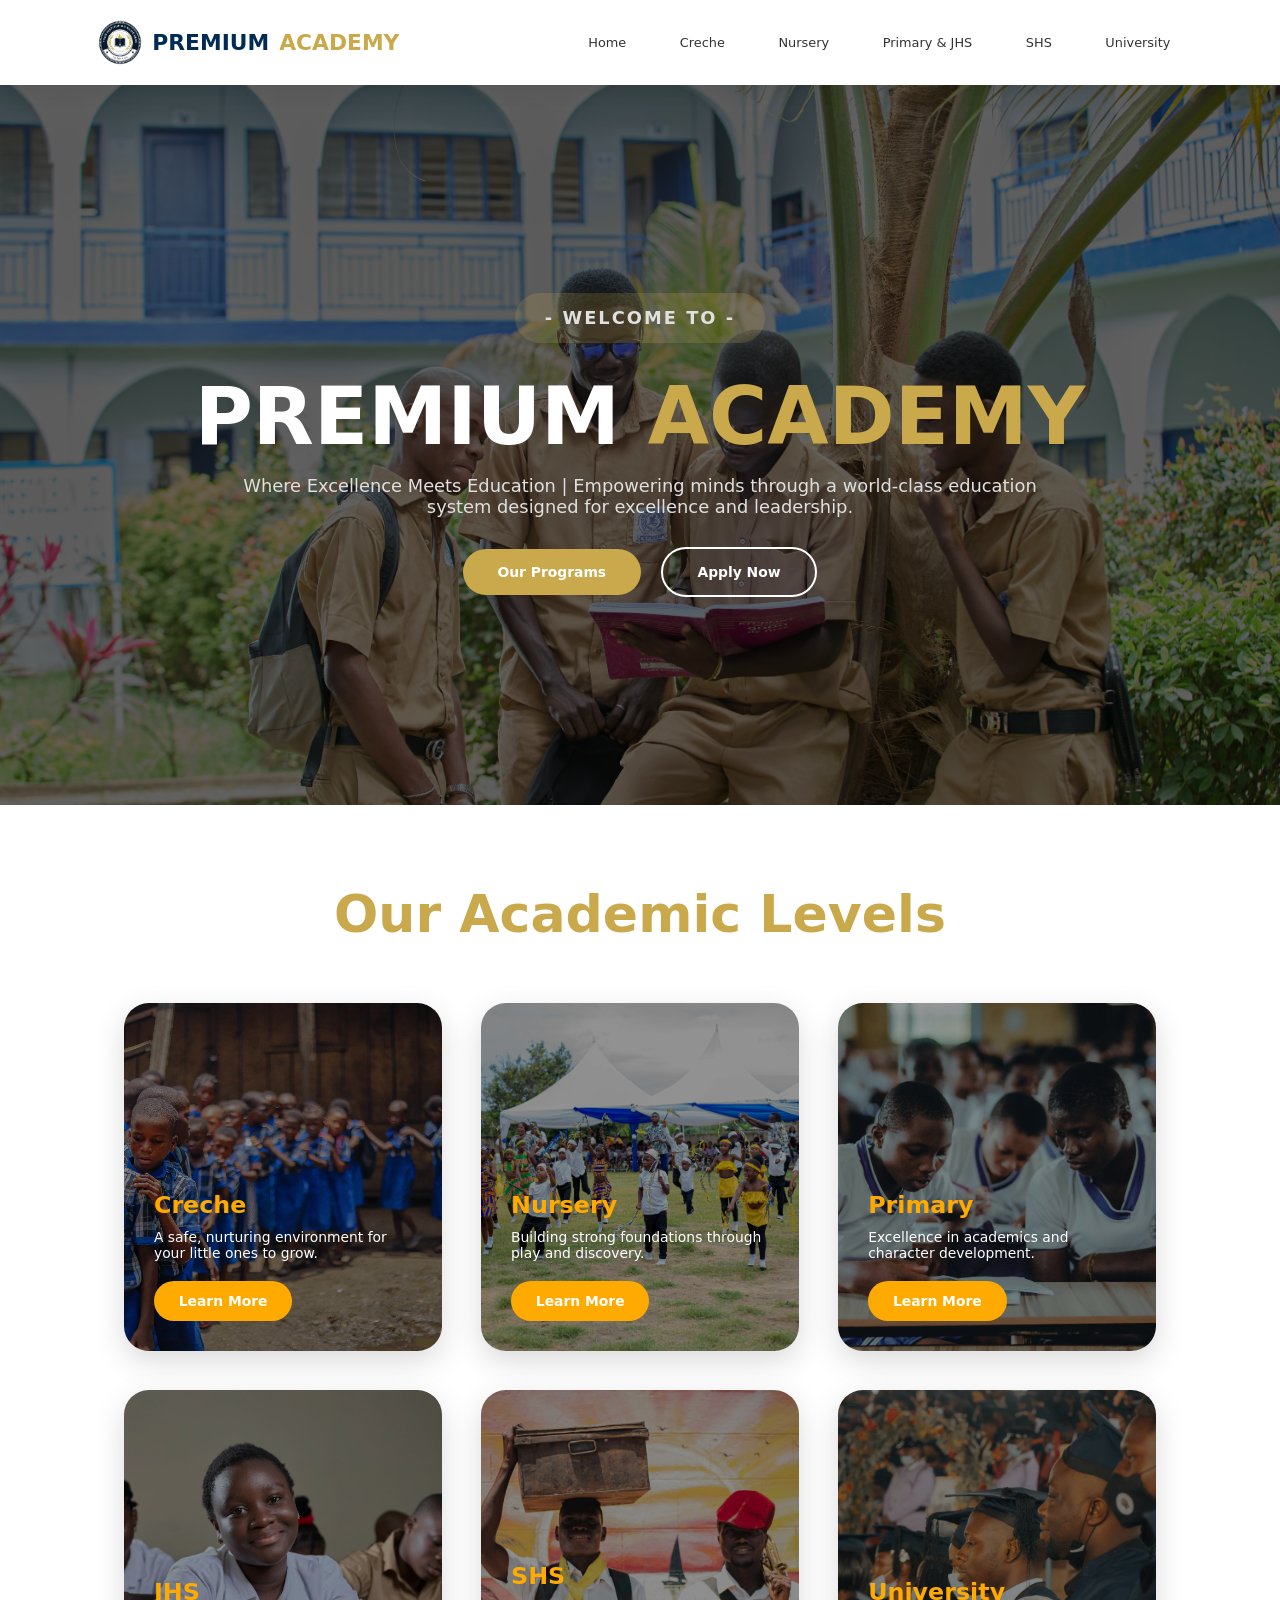
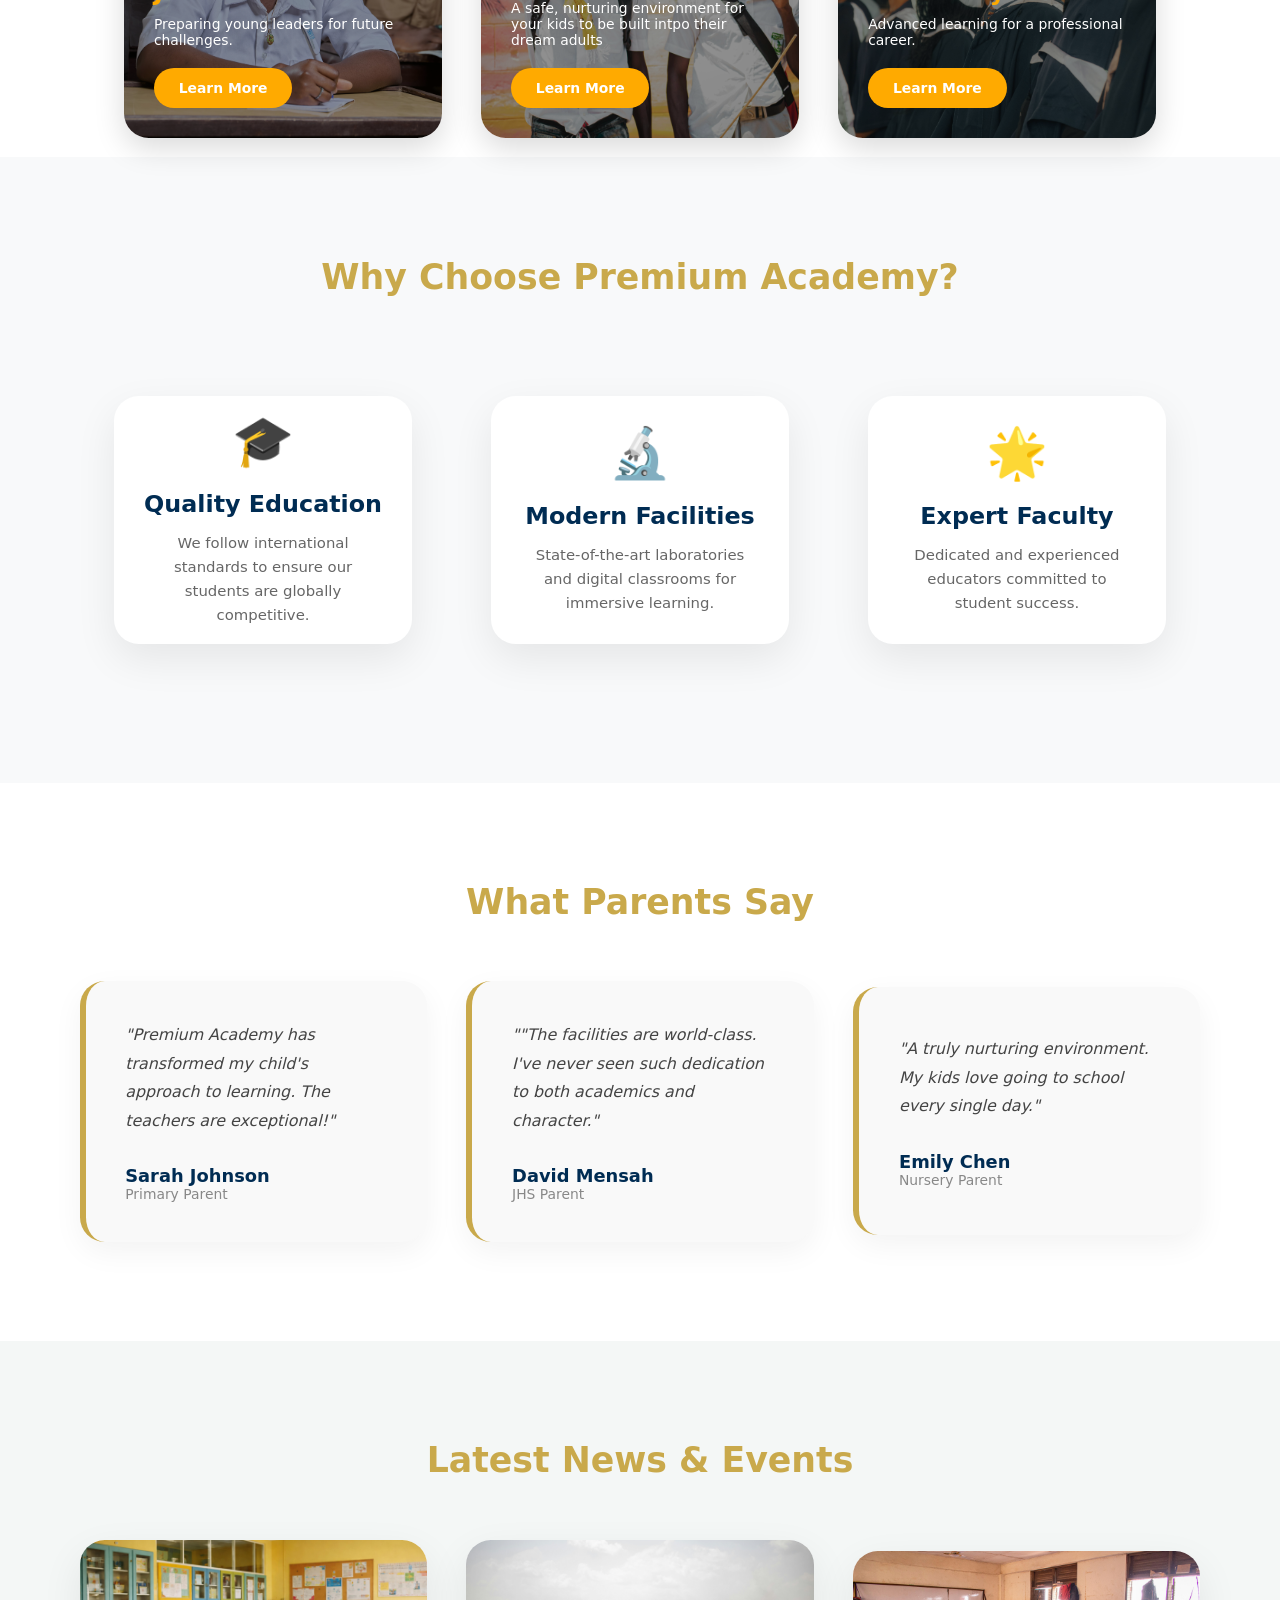
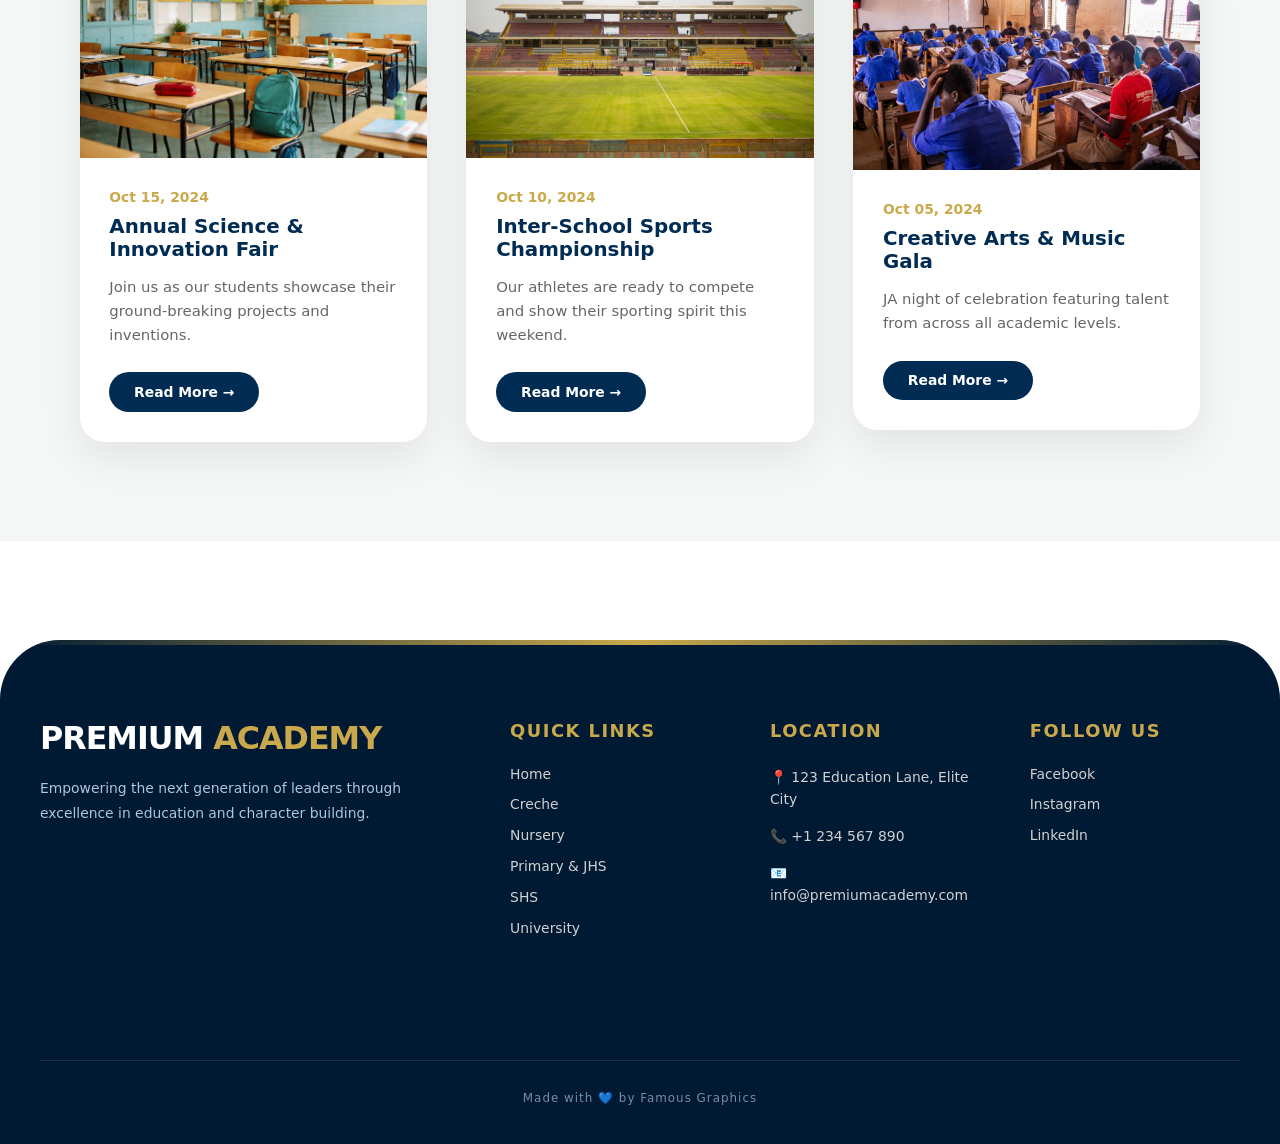
==== commit 5ab2aad4: "new start" ====
--- a/index.html
+++ b/index.html
@@ -21,7 +21,7 @@
                 <li><a href="creche.html">Creche</a></li>
                 <li><a href="nursery.html">Nursery</a></li>
                 <li><a href="primary.html">Primary & JHS</a></li>
-                <li><a href="shs.html">SHS</a></li>
+                <li><a href="#">SHS</a></li>
                 <li><a href="#">University</a></li>
             </ul>
             <div id="openBtn"><img src="img/menu.png" alt=""></div>
@@ -77,14 +77,14 @@
             <div class="card5">
                 <h1 class="allh1">SHS</h1>
                 <p class="allp">A safe, nurturing environment for your kids to be built intpo their dream adults</p>
-                <a href="shs.html" class="alla">Learn More</a>
+                <a href="#" class="alla">Learn More</a>
             </div>
         </div>
         <div class="cards">
             <div class="card6">
                 <h1 class="allh1">University</h1>
                 <p class="allp">Advanced learning for a professional career.</p>
-                <a href="shs.html" class="alla">Learn More</a>
+                <a href="#" class="alla">Learn More</a>
             </div>
         </div>
         </div>
@@ -179,7 +179,7 @@
                 <li><a href="creche.html">Creche</a></li>
                 <li><a href="nursery.html">Nursery</a></li>
                 <li><a href="primary.html">Primary & JHS</a></li>
-                <li><a href="shs.html">SHS</a></li>
+                <li><a href="#">SHS</a></li>
                 <li><a href="#">University</a></li>
             </ul>
             </div>
--- a/css/global.css
+++ b/css/global.css
@@ -1,30 +1,13 @@
 :root {
-    --primary-blue: #001a33;
-    --secondary-blue: #002c53;
-    --accent-blue: #004d99;
+    --primary-blue: #002c53;
+    --secondary-blue: #001a33;
     --primary-gold: #c9a94b;
-    --accent-gold: #e5c158;
+    --accent-gold: #ffaa00;
     --white: #ffffff;
-    --off-white: #f8faff;
-    --light-gray: #e1e8f0;
-    --text-dark: #0f172a;
-    --text-muted: #64748b;
-    --text-light: #94a3b8;
-    
-    /* Shadows */
-    --shadow-sm: 0 1px 2px 0 rgba(0, 0, 0, 0.05);
-    --shadow-md: 0 4px 6px -1px rgba(0, 0, 0, 0.1), 0 2px 4px -1px rgba(0, 0, 0, 0.06);
-    --shadow-lg: 0 10px 15px -3px rgba(0, 0, 0, 0.1), 0 4px 6px -2px rgba(0, 0, 0, 0.05);
-    --shadow-premium: 0 20px 25px -5px rgba(0, 0, 0, 0.1), 0 10px 10px -5px rgba(0, 0, 0, 0.04);
-    
-    /* Radii */
-    --radius-sm: 0.4rem;
-    --radius-md: 0.8rem;
-    --radius-lg: 1.6rem;
-    --radius-xl: 2.4rem;
-    --radius-full: 9999px;
-
-    --transition: all 0.3s cubic-bezier(0.4, 0, 0.2, 1);
+    --light-gray: #f4f4f4;
+    --text-dark: #333333;
+    --text-muted: #b0c4de;
+    --transition: all 0.4s cubic-bezier(0.165, 0.84, 0.44, 1);
     scroll-behavior: smooth;
 }
 
@@ -36,47 +19,47 @@
 
 body{
     background-color: var(--white);
-    font-family: 'Inter', system-ui, -apple-system, sans-serif;
+    font-family: system-ui, -apple-system, BlinkMacSystemFont, 'Segoe UI', Roboto, Oxygen, Ubuntu, Cantarell, 'Open Sans', 'Helvetica Neue', sans-serif;
+    list-style: none;
     color: var(--text-dark);
-    line-height: 1.6;
-    overflow-x: hidden;
 }
 
 html{
     font-size: 76%;
 }
 
-/* --- Navigation --- */
 nav{
-    background-color: rgba(255, 255, 255, 0.85);
-    backdrop-filter: blur(12px);
-    -webkit-backdrop-filter: blur(12px);
+    background-color: rgba(255, 255, 255, 0.9);
+    backdrop-filter: blur(16px);
+    display: flex;
+    justify-content: space-between;
+    gap: 3rem;
+    align-items: center;
     width: 100%;
-    position: fixed;
+    position: sticky;
     top: 0;
-    z-index: 1000;
-    border-bottom: 1px solid rgba(0, 0, 0, 0.05);
-    transition: var(--transition);
+    z-index: 100;
+    box-shadow: 0 2px 20px 0 rgba(0, 0, 0, 0.1);
 }
 
 .navItems{
-    max-width: 130rem;
-    margin: 0 auto;
-    display: flex;
-    justify-content: space-between;
-    align-items: center;
-    padding: 1.5rem 3rem;
+    display: flex;
+    justify-content: space-evenly;
+    gap: 10rem;
+    align-items: center;
+    padding: 20px;
+    width: 100%;
 }
 
 .brand a{
     display: flex;
+    justify-content: center;
     align-items: center;
     text-decoration: none;
-    font-weight: 800;
-    font-size: 2rem;
-    gap: 1.2rem;
+    font-weight: 900;
+    font-size: 2.2rem;
+    gap: 1rem;
     color: var(--primary-blue);
-    letter-spacing: -0.5px;
 }
 
 .brand span{
@@ -84,109 +67,41 @@
 }
 
 .brand img{
-    height: 4rem;
+    height: 4.5rem;
 }
 
 nav ul{
     list-style-type: none;
     display: flex;
-    gap: 1rem;
+    justify-content: space-between;
+    gap: 3rem;
     align-items: center;
 }
 
 nav ul li a{
     text-decoration: none;
     color: var(--text-dark);
-    font-size: 1.4rem;
-    font-weight: 600;
-    padding: 1rem 1.6rem;
-    border-radius: var(--radius-md);
+    font-size: 1.3rem;
+    font-weight: 500;
+    padding: 0.8rem 1.2rem;
     transition: var(--transition);
 }
 
-nav ul li a:hover, nav ul li a.active {
-    color: var(--primary-blue);
-    background-color: var(--light-gray);
-}
-
-#openBtn {
+nav ul li a:hover{
+    /* color: var(--white); */
+    /* background-color: var(--primary-gold); */
+    border-bottom: 5px solid var(--accent-gold);
+    /* border-radius: 0.5rem; */
+}
+
+#openBtn, #closeBtn{
     display: none;
-    cursor: pointer;
-    padding: 0.5rem;
-    border-radius: var(--radius-sm);
-    transition: var(--transition);
-}
-
-#openBtn img {
-    height: 2.4rem;
-    display: block;
-}
-
-/* --- Buttons --- */
-.mainBtn, .secBtn {
-    display: inline-flex;
-    align-items: center;
-    justify-content: center;
-    padding: 1.6rem 3.2rem;
-    border-radius: var(--radius-md);
-    font-size: 1.6rem;
-    font-weight: 700;
-    text-decoration: none;
-    transition: var(--transition);
-    cursor: pointer;
-}
-
-.mainBtn {
-    background-color: var(--primary-gold);
-    color: var(--white);
-    box-shadow: 0 4px 14px 0 rgba(201, 169, 75, 0.39);
-}
-
-.mainBtn:hover {
-    background-color: var(--accent-gold);
-    transform: translateY(-2px);
-    box-shadow: 0 6px 20px rgba(201, 169, 75, 0.45);
-}
-
-.secBtn {
-    background-color: rgba(255, 255, 255, 0.1);
-    color: var(--white);
-    backdrop-filter: blur(4px);
-    border: 1px solid rgba(255, 255, 255, 0.2);
-}
-
-.secBtn:hover {
-    background-color: rgba(255, 255, 255, 0.2);
-    border-color: rgba(255, 255, 255, 0.4);
-    transform: translateY(-2px);
-}
-
-/* --- Section Helpers --- */
-.container {
-    max-width: 120rem;
-    margin: 0 auto;
-    padding: 0 2.4rem;
-}
-
-.section-label {
-    display: inline-block;
-    color: var(--primary-gold);
-    font-weight: 800;
-    font-size: 1.2rem;
-    text-transform: uppercase;
-    letter-spacing: 2px;
-    margin-bottom: 1.5rem;
-}
-
-h2 {
-    font-size: clamp(3.2rem, 5vw, 4.8rem);
-    font-weight: 800;
-    line-height: 1.2;
-    color: var(--primary-blue);
-    margin-bottom: 2rem;
-}
-
-/* --- Footer --- */
+}
+
+#openBtn img, #closeBtn img{
+    height: 3rem;
+}
+
 footer {
     background-color: var(--secondary-blue);
     color: var(--white);
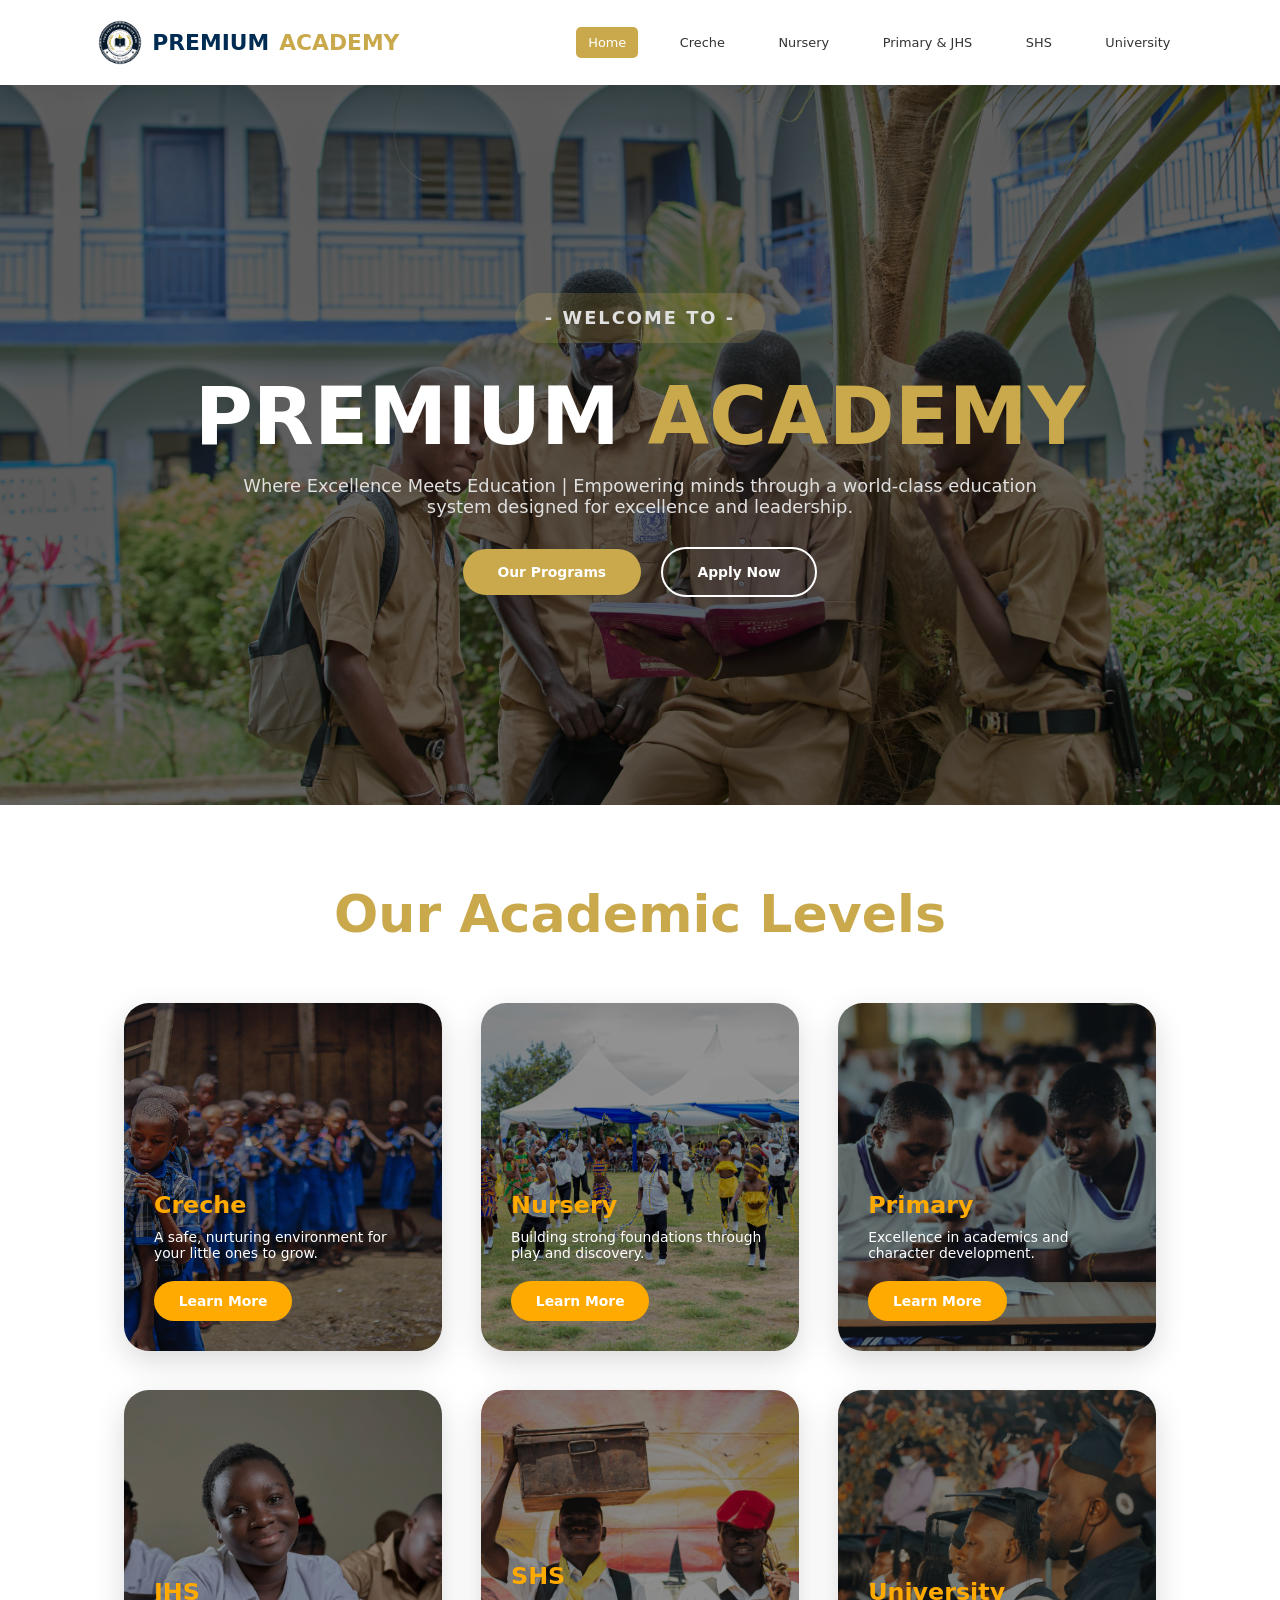
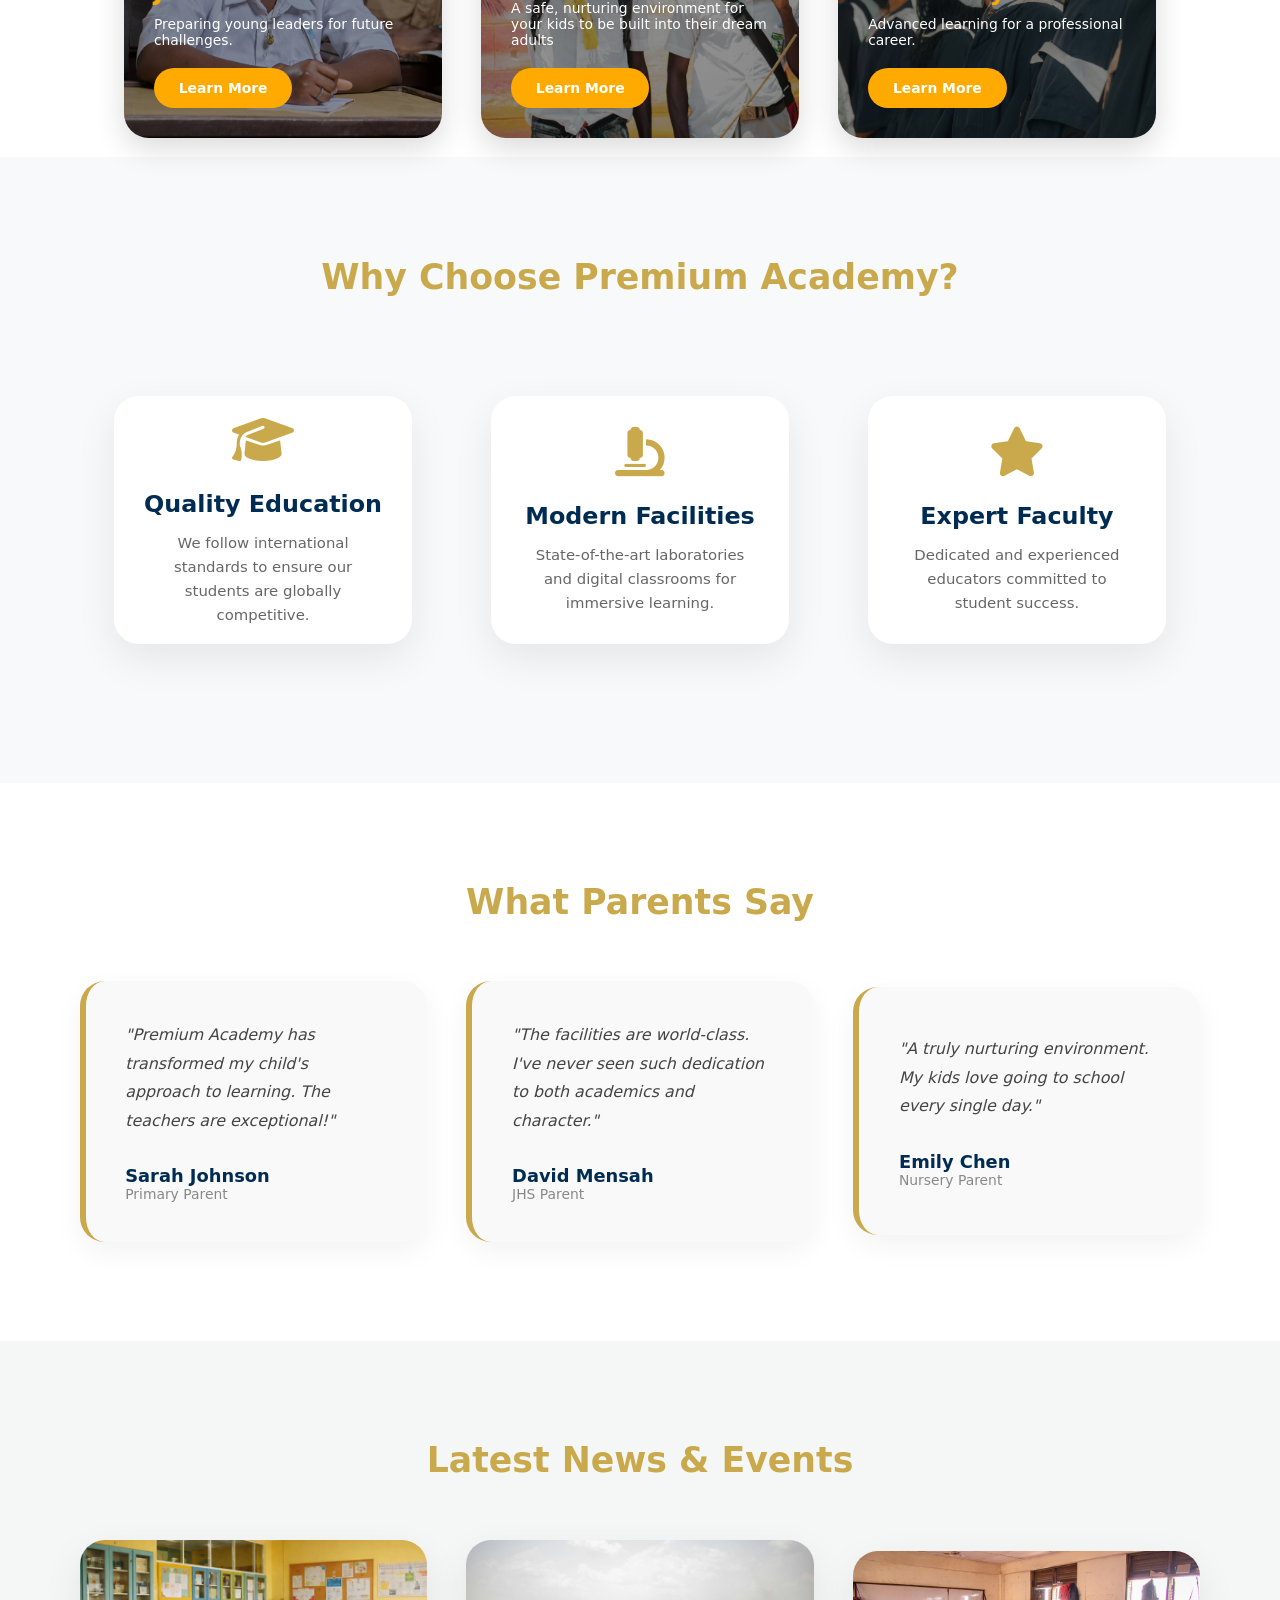
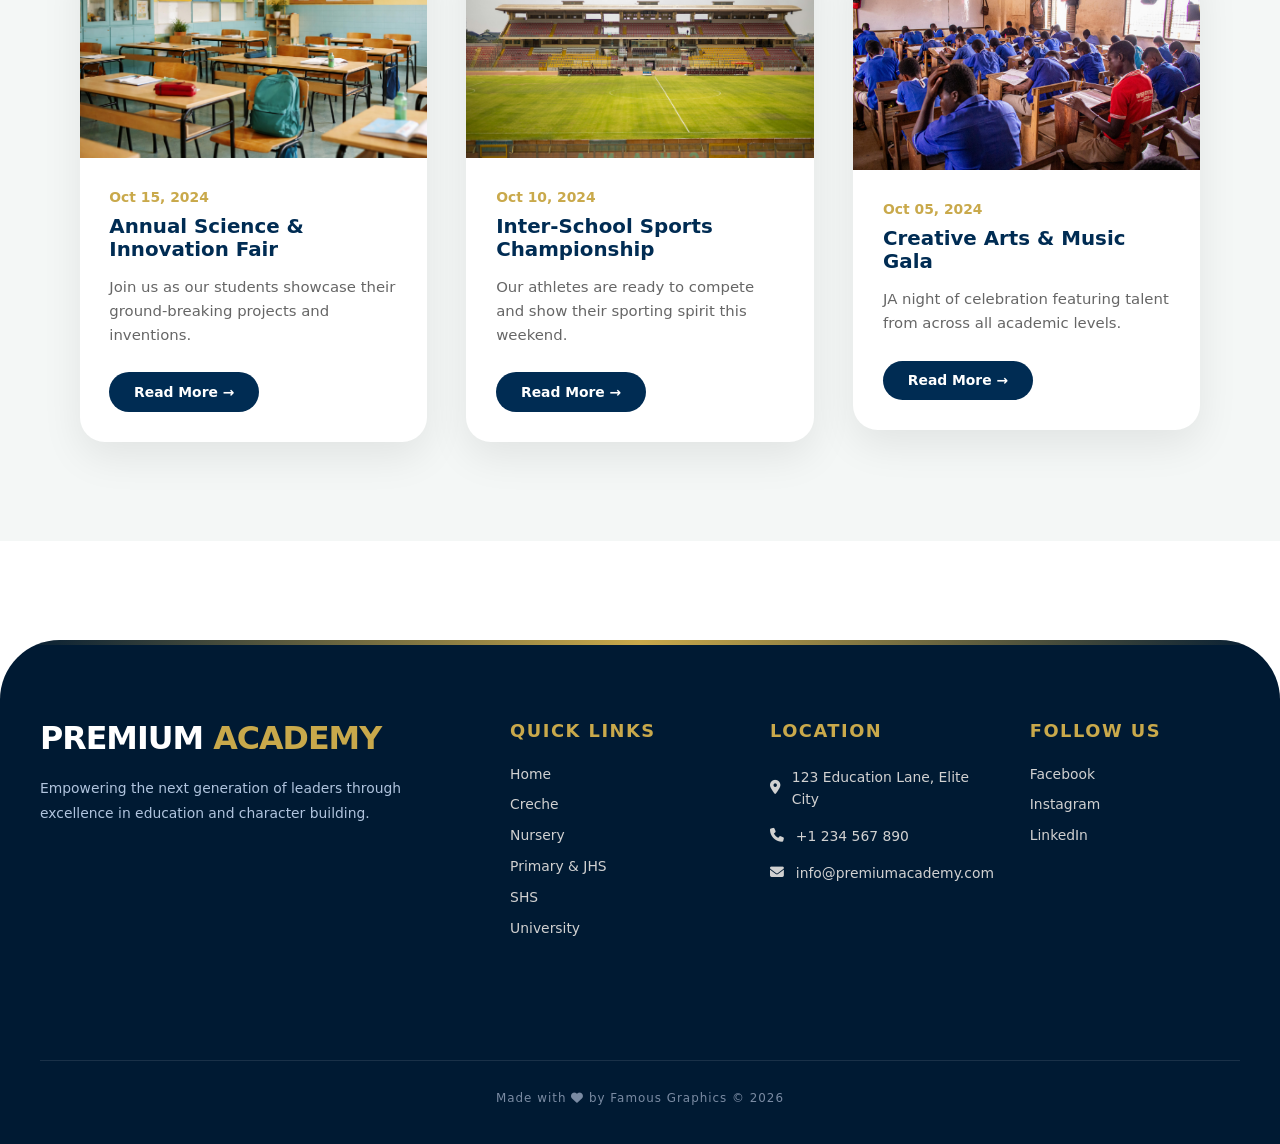
==== commit 0acbfaf6: "my new website design, complete pages" ====
--- a/index.html
+++ b/index.html
@@ -6,25 +6,24 @@
     <title>PREMIUM ACADEMY | Excellence in Education</title>
     <link rel="stylesheet" href="css/global.css">
     <link rel="stylesheet" href="css/style.css">
-    <link rel="icon" type="image/x-icon" href="img/logo.png">
+    <link rel="stylesheet" href="https://cdnjs.cloudflare.com/ajax/libs/font-awesome/6.5.1/css/all.min.css">
 </head>
 <body>
-    
+
     <nav>
         <div class="navItems">
             <div class="brand">
-                <a href="index.html"><img src="img/logo.png" alt="">PREMIUM <span>ACADEMY</span> </a>
-            </div>
-
+                <a href="index.html"><img src="img/logo.png" alt="Premium Academy Logo">PREMIUM <span>ACADEMY</span></a>
+            </div>
             <ul id="navlinks">
                 <li><a href="index.html">Home</a></li>
                 <li><a href="creche.html">Creche</a></li>
                 <li><a href="nursery.html">Nursery</a></li>
                 <li><a href="primary.html">Primary & JHS</a></li>
-                <li><a href="#">SHS</a></li>
-                <li><a href="#">University</a></li>
+                <li><a href="shs.html">SHS</a></li>
+                <li><a href="university.html">University</a></li>
             </ul>
-            <div id="openBtn"><img src="img/menu.png" alt=""></div>
+            <div id="openBtn"><img src="img/menu.png" alt="Menu"></div>
         </div>
     </nav>
 
@@ -34,14 +33,14 @@
             <h1>PREMIUM <span>ACADEMY</span></h1>
             <p class="content">Where Excellence Meets Education | Empowering minds through a world-class education system designed for excellence and leadership.</p>
             <div class="heroBtns">
-                <a href="#" class="btn btn1">Our Programs</a>
+                <a href="#levels" class="btn btn1">Our Programs</a>
                 <a href="#" class="btn btn2">Apply Now</a>
             </div>
         </div>
     </header>
 
     <main>
-        <div class="levels">
+        <div class="levels" id="levels">
             <h2>Our Academic Levels</h2>
         </div>
             <div class="allCards">
@@ -76,15 +75,15 @@
         <div class="cards">
             <div class="card5">
                 <h1 class="allh1">SHS</h1>
-                <p class="allp">A safe, nurturing environment for your kids to be built intpo their dream adults</p>
-                <a href="#" class="alla">Learn More</a>
+                <p class="allp">A safe, nurturing environment for your kids to be built into their dream adults</p>
+                <a href="shs.html" class="alla">Learn More</a>
             </div>
         </div>
         <div class="cards">
             <div class="card6">
                 <h1 class="allh1">University</h1>
                 <p class="allp">Advanced learning for a professional career.</p>
-                <a href="#" class="alla">Learn More</a>
+                <a href="university.html" class="alla">Learn More</a>
             </div>
         </div>
         </div>
@@ -94,17 +93,17 @@
         <h3>Why Choose Premium Academy?</h3>
         <div class="allCards">
         <div class="secondCards">
-            <p class="logo">🎓</p>
+            <p class="logo"><i class="fa-solid fa-graduation-cap"></i></p>
             <h4>Quality Education</h4>
             <p class="cardInfo">We follow international standards to ensure our students are globally competitive.</p>
         </div>
         <div class="secondCards">
-            <p class="logo">🔬</p>
+            <p class="logo"><i class="fa-solid fa-microscope"></i></p>
             <h4>Modern Facilities</h4>
             <p class="cardInfo">State-of-the-art laboratories and digital classrooms for immersive learning.</p>
         </div>
         <div class="secondCards">
-            <p class="logo">🌟</p>
+            <p class="logo"><i class="fa-solid fa-star"></i></p>
             <h4>Expert Faculty</h4>
             <p class="cardInfo">Dedicated and experienced educators committed to student success.</p>
         </div>
@@ -120,7 +119,7 @@
                 <p class="title">Primary Parent</p>
             </div>
             <div class="parent1">
-                <p class="info">""The facilities are world-class. I've never seen such dedication to both academics and character."</p>
+                <p class="info">"The facilities are world-class. I've never seen such dedication to both academics and character."</p>
                 <p class="name">David Mensah</p>
                 <p class="title">JHS Parent</p>
             </div>
@@ -136,7 +135,7 @@
         <h5>Latest News & Events</h5>
         <div class="awardsCards">
             <div class="award1">
-                <img src="img/classroom.jpg" alt="" loading="lazy">
+                <img src="img/classroom.jpg" alt="">
             <div class="items">
                     <p class="date">Oct 15, 2024</p>
                 <h6>Annual Science & Innovation Fair</h6>
@@ -145,7 +144,7 @@
             </div>
             </div>
             <div class="award1">
-                <img src="img/stadium.jpg" alt="" loading="lazy">
+                <img src="img/stadium.jpg" alt="">
             <div class="items">
                     <p class="date">Oct 10, 2024</p>
                 <h6>Inter-School Sports Championship</h6>
@@ -154,7 +153,7 @@
             </div>
             </div>
             <div class="award1">
-                <img src="img/classroom2.jpg" alt="" loading="lazy">
+                <img src="img/classroom2.jpg" alt="">
             <div class="items">
                     <p class="date">Oct 05, 2024</p>
                 <h6>Creative Arts & Music Gala</h6>
@@ -174,21 +173,21 @@
 
             <div class="links">
                 <h2>Quick Links</h2>
-                 <ul id="navlinks">
-                <li><a href="index.html">Home</a></li>
-                <li><a href="creche.html">Creche</a></li>
-                <li><a href="nursery.html">Nursery</a></li>
-                <li><a href="primary.html">Primary & JHS</a></li>
-                <li><a href="#">SHS</a></li>
-                <li><a href="#">University</a></li>
-            </ul>
+                <ul>
+                    <li><a href="index.html">Home</a></li>
+                    <li><a href="creche.html">Creche</a></li>
+                    <li><a href="nursery.html">Nursery</a></li>
+                    <li><a href="primary.html">Primary & JHS</a></li>
+                    <li><a href="shs.html">SHS</a></li>
+                    <li><a href="university.html">University</a></li>
+                </ul>
             </div>
 
             <div class="contact">
                 <h3>Location</h3>
-                <p class="location">📍 123 Education Lane, Elite City</p>
-                <p class="call">📞 +1 234 567 890</p>
-                <p>📧 info@premiumacademy.com</p>
+                <p class="location"><i class="fa-solid fa-location-dot"></i> 123 Education Lane, Elite City</p>
+                <p class="call"><i class="fa-solid fa-phone"></i> +1 234 567 890</p>
+                <p><i class="fa-solid fa-envelope"></i> info@premiumacademy.com</p>
             </div>
 
             <div class="socialMedia">
@@ -197,7 +196,7 @@
                 <a href="#">Instagram</a>
                 <a href="#">LinkedIn</a>
             </div>
-            <p>Made with 💙  by Famous Graphics</p>
+            <p>Made with <i class="fa-solid fa-heart"></i> by Famous Graphics &copy; <span id="footerDate"></span></p>
         </div>
     </footer>
 
--- a/css/global.css
+++ b/css/global.css
@@ -7,6 +7,13 @@
     --light-gray: #f4f4f4;
     --text-dark: #333333;
     --text-muted: #b0c4de;
+    --off-white: #f8f9fa;
+    --shadow-sm: 0 2px 8px rgba(0, 0, 0, 0.06);
+    --shadow-md: 0 8px 30px rgba(0, 0, 0, 0.08);
+    --shadow-premium: 0 20px 60px rgba(0, 0, 0, 0.1);
+    --radius-sm: 1rem;
+    --radius-md: 1.5rem;
+    --radius-lg: 2.5rem;
     --transition: all 0.4s cubic-bezier(0.165, 0.84, 0.44, 1);
     scroll-behavior: smooth;
 }
@@ -88,10 +95,15 @@
 }
 
 nav ul li a:hover{
-    /* color: var(--white); */
-    /* background-color: var(--primary-gold); */
-    border-bottom: 5px solid var(--accent-gold);
-    /* border-radius: 0.5rem; */
+    color: var(--white);
+    background-color: var(--primary-gold);
+    border-radius: 0.5rem;
+}
+
+nav ul li a.active{
+    color: var(--white);
+    background-color: var(--primary-gold);
+    border-radius: 0.5rem;
 }
 
 #openBtn, #closeBtn{
@@ -224,6 +236,219 @@
     letter-spacing: 1px;
 }
 
+/* ====== MODAL FORM (Shared Across All Pages) ====== */
+.modalOverlay {
+    position: fixed;
+    top: 0;
+    left: 0;
+    width: 100%;
+    height: 100%;
+    background: rgba(0, 0, 0, 0.6);
+    backdrop-filter: blur(8px);
+    z-index: 1000;
+    display: none;
+    justify-content: center;
+    align-items: center;
+    padding: 2rem;
+    overflow-y: auto;
+}
+
+.modalOverlay.active {
+    display: flex;
+}
+
+.modalBox {
+    background: var(--white);
+    border-radius: 2.5rem;
+    max-width: 600px;
+    width: 100%;
+    padding: 4rem;
+    position: relative;
+    box-shadow: 0 30px 80px rgba(0, 0, 0, 0.2);
+    animation: modalSlideIn 0.3s ease-out;
+    max-height: 90vh;
+    overflow-y: auto;
+}
+
+@keyframes modalSlideIn {
+    from {
+        opacity: 0;
+        transform: translateY(30px) scale(0.95);
+    }
+    to {
+        opacity: 1;
+        transform: translateY(0) scale(1);
+    }
+}
+
+.modalClose {
+    position: absolute;
+    top: 1.5rem;
+    right: 1.5rem;
+    width: 4rem;
+    height: 4rem;
+    border-radius: 50%;
+    border: none;
+    background: var(--light-gray);
+    font-size: 2.4rem;
+    cursor: pointer;
+    display: flex;
+    align-items: center;
+    justify-content: center;
+    color: #666;
+    transition: var(--transition);
+    line-height: 1;
+}
+
+.modalClose:hover {
+    background: var(--primary-gold);
+    color: var(--white);
+    transform: rotate(90deg);
+}
+
+.modalHeader {
+    text-align: center;
+    margin-bottom: 3rem;
+    padding-right: 3rem;
+}
+
+.modalHeader h2 {
+    font-size: 2.8rem;
+    color: var(--primary-blue);
+    font-weight: 800;
+    margin-bottom: 1rem;
+}
+
+.modalHeader p {
+    font-size: 1.5rem;
+    color: #666;
+    line-height: 1.6;
+}
+
+.modalForm {
+    display: flex;
+    flex-direction: column;
+    gap: 2rem;
+}
+
+.formRow {
+    display: grid;
+    grid-template-columns: 1fr 1fr;
+    gap: 2rem;
+}
+
+.formGroup {
+    display: flex;
+    flex-direction: column;
+    gap: 0.6rem;
+}
+
+.formGroup label {
+    font-size: 1.3rem;
+    font-weight: 600;
+    color: var(--primary-blue);
+}
+
+.formGroup input,
+.formGroup select,
+.formGroup textarea {
+    padding: 1.2rem 1.5rem;
+    border: 2px solid #e0e0e0;
+    border-radius: 1.2rem;
+    font-size: 1.4rem;
+    font-family: inherit;
+    transition: var(--transition);
+    background: #fafafa;
+    color: var(--text-dark);
+    outline: none;
+}
+
+.formGroup input:focus,
+.formGroup select:focus,
+.formGroup textarea:focus {
+    border-color: var(--primary-gold);
+    background: var(--white);
+    box-shadow: 0 0 0 4px rgba(201, 169, 75, 0.1);
+}
+
+.formGroup textarea {
+    resize: vertical;
+    min-height: 10rem;
+}
+
+.checkboxGroup {
+    flex-direction: row;
+    align-items: center;
+    gap: 1rem;
+}
+
+.checkboxGroup input[type="checkbox"] {
+    width: 2rem;
+    height: 2rem;
+    accent-color: var(--primary-gold);
+    flex-shrink: 0;
+}
+
+.checkboxGroup label {
+    font-size: 1.3rem;
+    font-weight: 400;
+    color: #666;
+}
+
+.formSubmit {
+    width: 100%;
+    text-align: center;
+    padding: 1.6rem;
+    font-size: 1.6rem;
+    background-color: var(--primary-gold);
+    color: var(--white);
+    border: none;
+    border-radius: 10rem;
+    font-weight: 600;
+    cursor: pointer;
+    transition: var(--transition);
+}
+
+.formSubmit:hover {
+    background-color: var(--white);
+    color: var(--primary-blue);
+    transform: translateY(-3px);
+    box-shadow: 0 10px 30px rgba(0, 0, 0, 0.2);
+}
+
+.modalFooter {
+    margin-top: 3rem;
+    padding-top: 2rem;
+    border-top: 1px solid #f0f0f0;
+    text-align: center;
+}
+
+.modalFooter p {
+    font-size: 1.3rem;
+    color: #888;
+    line-height: 1.6;
+}
+
+@media (max-width: 48rem) {
+    .formRow {
+        grid-template-columns: 1fr;
+    }
+    .modalBox {
+        padding: 3rem 2rem;
+    }
+    .modalHeader h2 {
+        font-size: 2.4rem;
+    }
+}
+
+@media (max-width: 30rem) {
+    .modalBox {
+        padding: 2.5rem 1.5rem;
+    }
+}
+
+/* ====== End Modal Styles ====== */
+
 @media (min-width: 144.1rem) {
   html { font-size: 68%; }
 }
@@ -248,42 +473,28 @@
     nav{
         position: relative;
     }
-    .navItems {
-        justify-content: space-between;
-        gap: 0;
-        padding: 1.5rem 2rem;
-    }
     nav ul{
-        margin-left: auto;
         position: absolute;
         top: 100%;
         left: 0;
         right: 0;
         display: none;
+        justify-content: flex-start;
+        align-items: flex-start;
+        text-align: left;
         flex-direction: column;
         background-color: var(--white);
         z-index: 100;
-        width: 25rem;
+        width: 20rem;
+        margin-left: auto;
         padding: 2rem;
-        border-radius: 0 0 1.5rem 1.5rem;
+        border-radius: 0 0 2rem 2rem;
         box-shadow: 0 10px 20px rgba(0,0,0,0.1);
-        text-align: left;
     }
     
     nav ul.active{
         display: flex;
     }
-
-    nav ul li {
-        width: 100%;
-        margin-bottom: 1rem;
-    }
-
-    nav ul li a {
-        display: block;
-        font-size: 1.8rem;
-    }
-    
     #closeBtn.show{
         display: block;
     }
@@ -308,12 +519,6 @@
 
 @media (max-width: 30rem) {
     html { font-size: 55%; }
-    .brand a {
-        font-size: 1.8rem;
-    }
-    .brand img {
-        height: 3.5rem;
-    }
     .links, .contact, .socialMedia {
         flex: 1 1 100%;
         text-align: center;
--- a/css/style.css
+++ b/css/style.css
@@ -397,4 +397,22 @@
 .items a:hover {
     background-color: var(--accent-gold);
     transform: translateX(5px);
-}+}
+
+.page-header {
+    background-size: cover;
+    background-position: center;
+    background-repeat: no-repeat;
+    height: 60vh;
+    color: var(--white);
+    text-align: center;
+    padding: 100px 20px;
+    display: flex;
+    justify-content: center;
+    align-items: center;
+    flex-direction: column;
+    background-color: rgba(0, 0, 0, 0.6);
+    background-blend-mode: overlay;
+    background-attachment: fixed;
+}
+
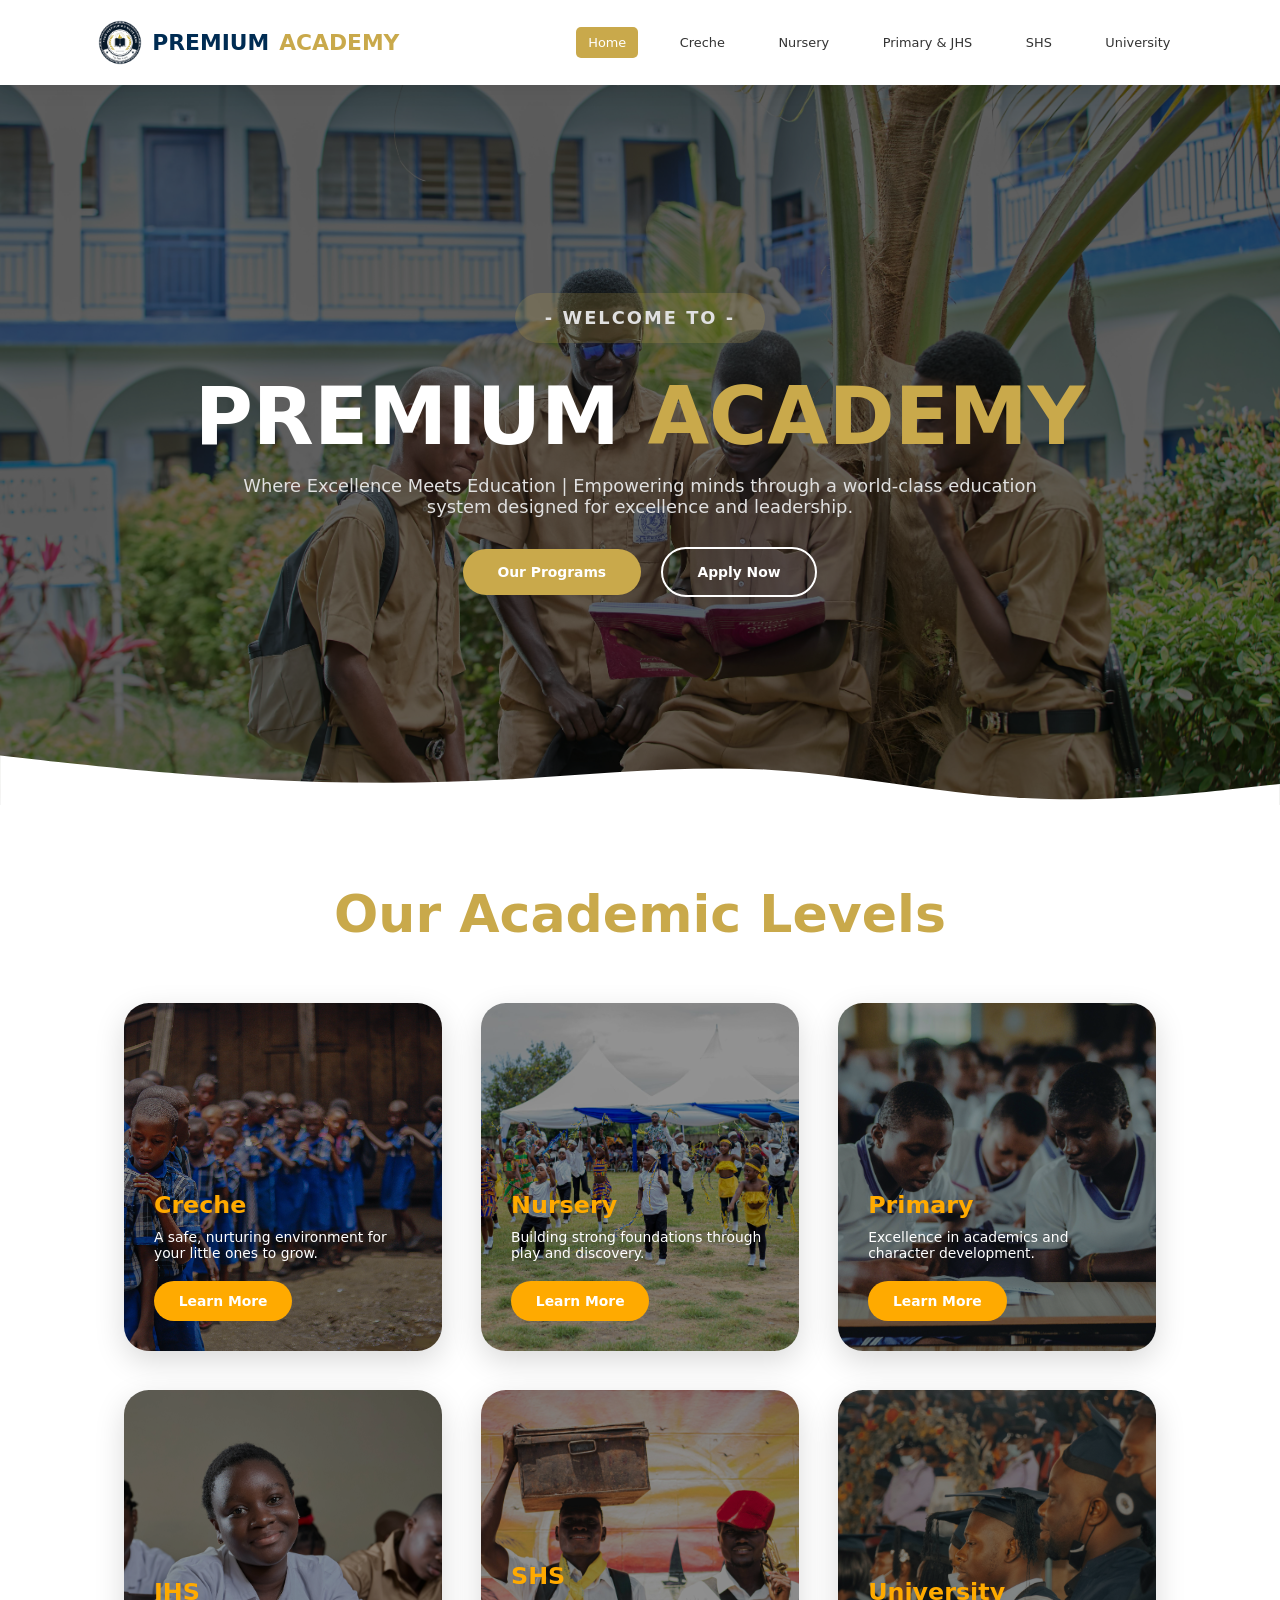
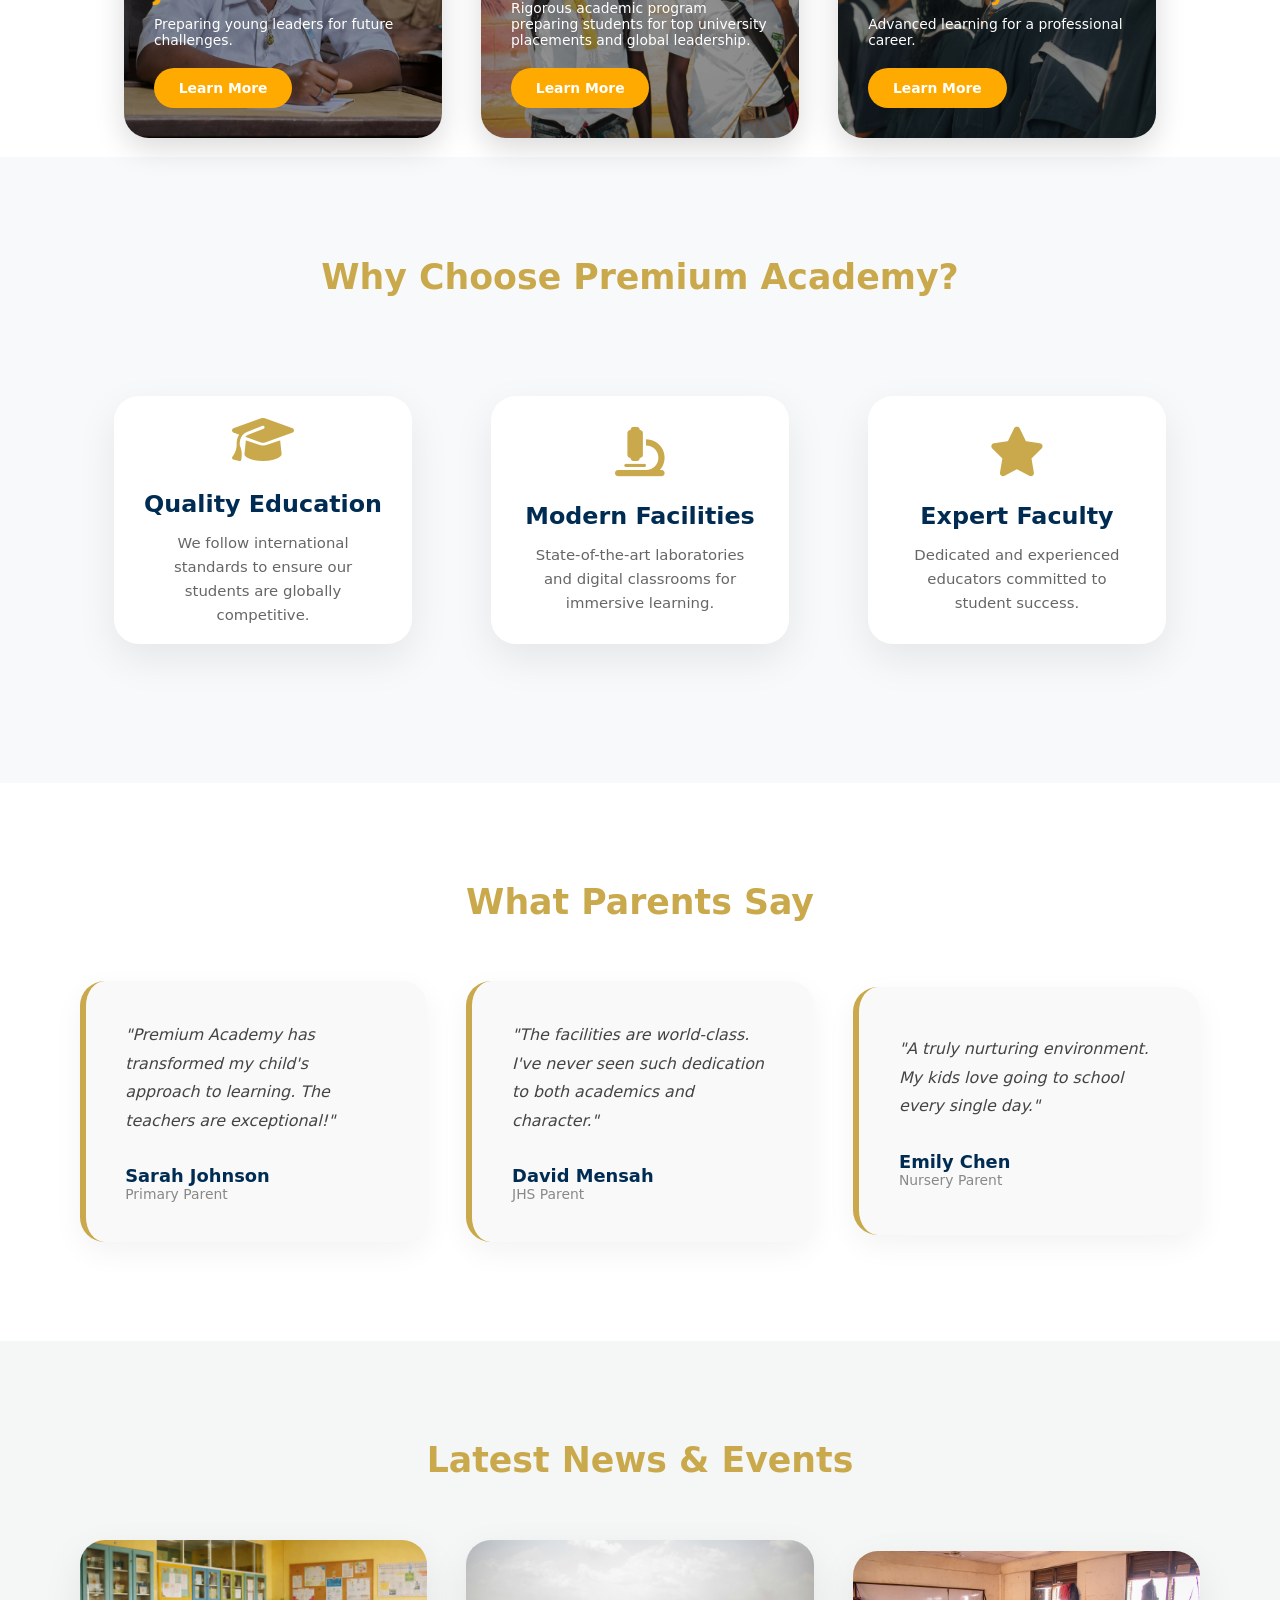
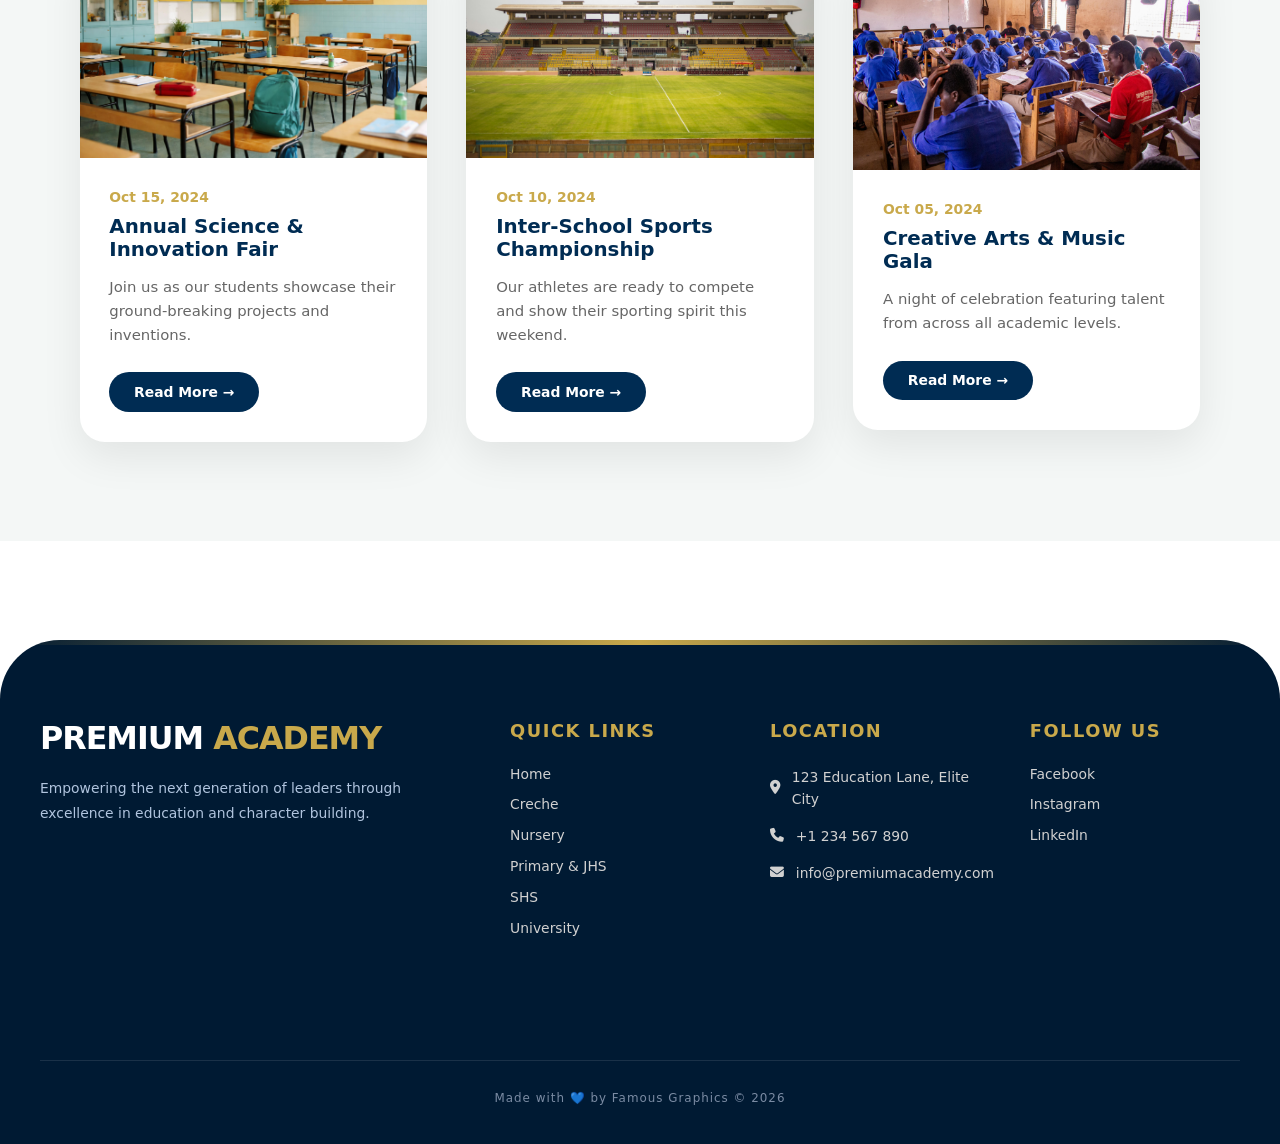
==== commit c46a384f: "made some typo edits" ====
--- a/index.html
+++ b/index.html
@@ -34,7 +34,7 @@
             <p class="content">Where Excellence Meets Education | Empowering minds through a world-class education system designed for excellence and leadership.</p>
             <div class="heroBtns">
                 <a href="#levels" class="btn btn1">Our Programs</a>
-                <a href="#" class="btn btn2">Apply Now</a>
+                <a href="#" class="btn btn2 modalTrigger">Apply Now</a>
             </div>
         </div>
     </header>
@@ -75,7 +75,7 @@
         <div class="cards">
             <div class="card5">
                 <h1 class="allh1">SHS</h1>
-                <p class="allp">A safe, nurturing environment for your kids to be built into their dream adults</p>
+                <p class="allp">Rigorous academic program preparing students for top university placements and global leadership.</p>
                 <a href="shs.html" class="alla">Learn More</a>
             </div>
         </div>
@@ -131,35 +131,91 @@
         </div>
     </div>
 
-    <div class="awards">
+    <div class="newsEvents">
         <h5>Latest News & Events</h5>
-        <div class="awardsCards">
-            <div class="award1">
-                <img src="img/classroom.jpg" alt="">
-            <div class="items">
-                    <p class="date">Oct 15, 2024</p>
+        <div class="newsCards">
+            <div class="newsCard">
+                <img src="img/classroom.jpg" alt="Science Fair">
+            <div class="newsContent">
+                    <p class="newsDate">Oct 15, 2024</p>
                 <h6>Annual Science & Innovation Fair</h6>
-                <p class="mssg">Join us as our students showcase their ground-breaking projects and inventions.</p>
+                <p class="newsText">Join us as our students showcase their ground-breaking projects and inventions.</p>
                 <a href="#">Read More →</a>
             </div>
             </div>
-            <div class="award1">
-                <img src="img/stadium.jpg" alt="">
-            <div class="items">
-                    <p class="date">Oct 10, 2024</p>
+            <div class="newsCard">
+                <img src="img/stadium.jpg" alt="Sports Championship">
+            <div class="newsContent">
+                    <p class="newsDate">Oct 10, 2024</p>
                 <h6>Inter-School Sports Championship</h6>
-                <p class="mssg">Our athletes are ready to compete and show their sporting spirit this weekend.</p>
+                <p class="newsText">Our athletes are ready to compete and show their sporting spirit this weekend.</p>
                 <a href="#">Read More →</a>
             </div>
             </div>
-            <div class="award1">
-                <img src="img/classroom2.jpg" alt="">
-            <div class="items">
-                    <p class="date">Oct 05, 2024</p>
+            <div class="newsCard">
+                <img src="img/classroom2.jpg" alt="Music Gala">
+            <div class="newsContent">
+                    <p class="newsDate">Oct 05, 2024</p>
                 <h6>Creative Arts & Music Gala</h6>
-                <p class="mssg">JA night of celebration featuring talent from across all academic levels.</p>
+                <p class="newsText">A night of celebration featuring talent from across all academic levels.</p>
                 <a href="#">Read More →</a>
             </div>
+            </div>
+        </div>
+    </div>
+
+    <div class="modalOverlay" id="modalOverlay">
+        <div class="modalBox">
+            <button class="modalClose" id="modalClose">&times;</button>
+            <div class="modalHeader">
+                <h2>Join <span class="goldText">Premium Academy</span></h2>
+                <p>Fill in your details and our admissions team will contact you within 24 hours to discuss your child's enrollment.</p>
+            </div>
+            <form class="modalForm" id="modalForm">
+                <div class="formRow">
+                    <div class="formGroup">
+                        <label for="formName">Full Name *</label>
+                        <input type="text" id="formName" name="name" placeholder="Enter your full name" required>
+                    </div>
+                    <div class="formGroup">
+                        <label for="formEmail">Email Address *</label>
+                        <input type="email" id="formEmail" name="email" placeholder="Enter your email address" required>
+                    </div>
+                </div>
+                <div class="formRow">
+                    <div class="formGroup">
+                        <label for="formPhone">Phone Number *</label>
+                        <input type="tel" id="formPhone" name="phone" placeholder="Enter your phone number" required>
+                    </div>
+                    <div class="formGroup">
+                        <label for="formChild">Child's Name</label>
+                        <input type="text" id="formChild" name="child" placeholder="Enter your child's full name">
+                    </div>
+                </div>
+                <div class="formGroup">
+                    <label for="formProgram">Level of Interest *</label>
+                    <select id="formProgram" name="program" required>
+                        <option value="">Select a level</option>
+                        <option value="Creche">Creche (6 months - 3 years)</option>
+                        <option value="Nursery">Nursery (3 - 5 years)</option>
+                        <option value="Primary">Primary (5 - 11 years)</option>
+                        <option value="JHS">JHS (11 - 14 years)</option>
+                        <option value="SHS">SHS (15 - 18 years)</option>
+                        <option value="University">University (18+ years)</option>
+                    </select>
+                </div>
+                <div class="formGroup">
+                    <label for="formMessage">Message</label>
+                    <textarea id="formMessage" name="message" placeholder="Tell us about your child, any special requirements, or questions you may have..." rows="4"></textarea>
+                </div>
+                <div class="formGroup checkboxGroup">
+                    <input type="checkbox" id="formConsent" name="consent" required>
+                    <label for="formConsent">I consent to Premium Academy processing my data for admissions purposes. *</label>
+                </div>
+                <button type="submit" class="formSubmit">Submit Enquiry</button>
+            </form>
+            <div class="modalFooter">
+                <p>Alternatively, call us on <strong><i class="fa-solid fa-phone"></i> +1 234 567 890</strong> or visit our campus</p>
             </div>
         </div>
     </div>
@@ -196,7 +252,7 @@
                 <a href="#">Instagram</a>
                 <a href="#">LinkedIn</a>
             </div>
-            <p>Made with <i class="fa-solid fa-heart"></i> by Famous Graphics &copy; <span id="footerDate"></span></p>
+            <p>Made with 💙  by Famous Graphics &copy; <span id="footerDate"></span></p>
         </div>
     </footer>
 
--- a/css/style.css
+++ b/css/style.css
@@ -14,6 +14,22 @@
     background-color: rgba(0, 0, 0, 0.6);
     background-blend-mode: overlay;
     background-attachment: fixed;
+    position: relative;
+    overflow: hidden;
+}
+
+header::after {
+    content: '';
+    position: absolute;
+    bottom: -2px;
+    left: 0;
+    width: 100%;
+    height: 80px;
+    background: url("data:image/svg+xml,%3Csvg xmlns='http://www.w3.org/2000/svg' viewBox='0 0 1440 120'%3E%3Cpath fill='%23ffffff' fill-opacity='1' d='M0,32L48,37.3C96,43,192,53,288,58.7C384,64,480,64,576,58.7C672,53,768,43,864,48C960,53,1056,75,1152,80C1248,85,1344,75,1392,69.3L1440,64L1440,120L1392,120C1344,120,1248,120,1152,120C1056,120,960,120,864,120C768,120,672,120,576,120C480,120,384,120,288,120C192,120,96,120,48,120L0,120Z'/%3E%3C/svg%3E");
+    background-size: cover;
+    background-repeat: no-repeat;
+    pointer-events: none;
+    z-index: 2;
 }
 
 .intro {
@@ -36,6 +52,8 @@
     justify-content: center;
     align-items: center;
     flex-direction: column;
+    position: relative;
+    z-index: 3;
 }
 
 .headerContent h1 {
@@ -309,7 +327,7 @@
     font-style: normal;
 }
 
-.awards {
+.newsEvents {
     display: flex;
     justify-content: center;
     align-items: center;
@@ -318,14 +336,14 @@
     padding: 10rem 2rem;
 }
 
-.awards h5 {
+.newsEvents h5 {
     font-size: 3.5rem;
     color: var(--primary-gold);
     margin-bottom: 6rem;
     font-weight: 800;
 }
 
-.awardsCards {
+.newsCards {
     display: flex;
     justify-content: center;
     gap: 4rem;
@@ -334,7 +352,7 @@
     max-width: 1200px;
 }
 
-.award1 {
+.newsCard {
     background-color: var(--white);
     width: 35rem;
     border-radius: 2.5rem;
@@ -343,18 +361,18 @@
     transition: var(--transition);
 }
 
-.award1:hover {
+.newsCard:hover {
     transform: translateY(-10px);
     box-shadow: 0 20px 50px rgba(0, 0, 0, 0.15);
 }
 
-.award1 img {
+.newsCard img {
     width: 100%;
     height: 22rem;
     object-fit: cover;
 }
 
-.items {
+.newsContent {
     padding: 3rem;
     display: flex;
     justify-content: center;
@@ -362,28 +380,28 @@
     flex-direction: column;
 }
 
-.date {
+.newsDate {
     color: var(--primary-gold);
     font-weight: 800;
     font-size: 1.4rem;
     margin-bottom: 1rem;
 }
 
-.awards h6 {
+.newsEvents h6 {
     color: var(--primary-blue);
     font-size: 2rem;
     margin-bottom: 1.5rem;
     font-weight: 700;
 }
 
-.mssg {
+.newsText {
     font-size: 1.5rem;
     line-height: 1.6;
     color: #666;
     margin-bottom: 2.5rem;
 }
 
-.items a {
+.newsContent a {
     padding: 1.2rem 2.5rem;
     background-color: var(--primary-blue);
     color: var(--white);
@@ -394,7 +412,7 @@
     transition: var(--transition);
 }
 
-.items a:hover {
+.newsContent a:hover {
     background-color: var(--accent-gold);
     transform: translateX(5px);
 }
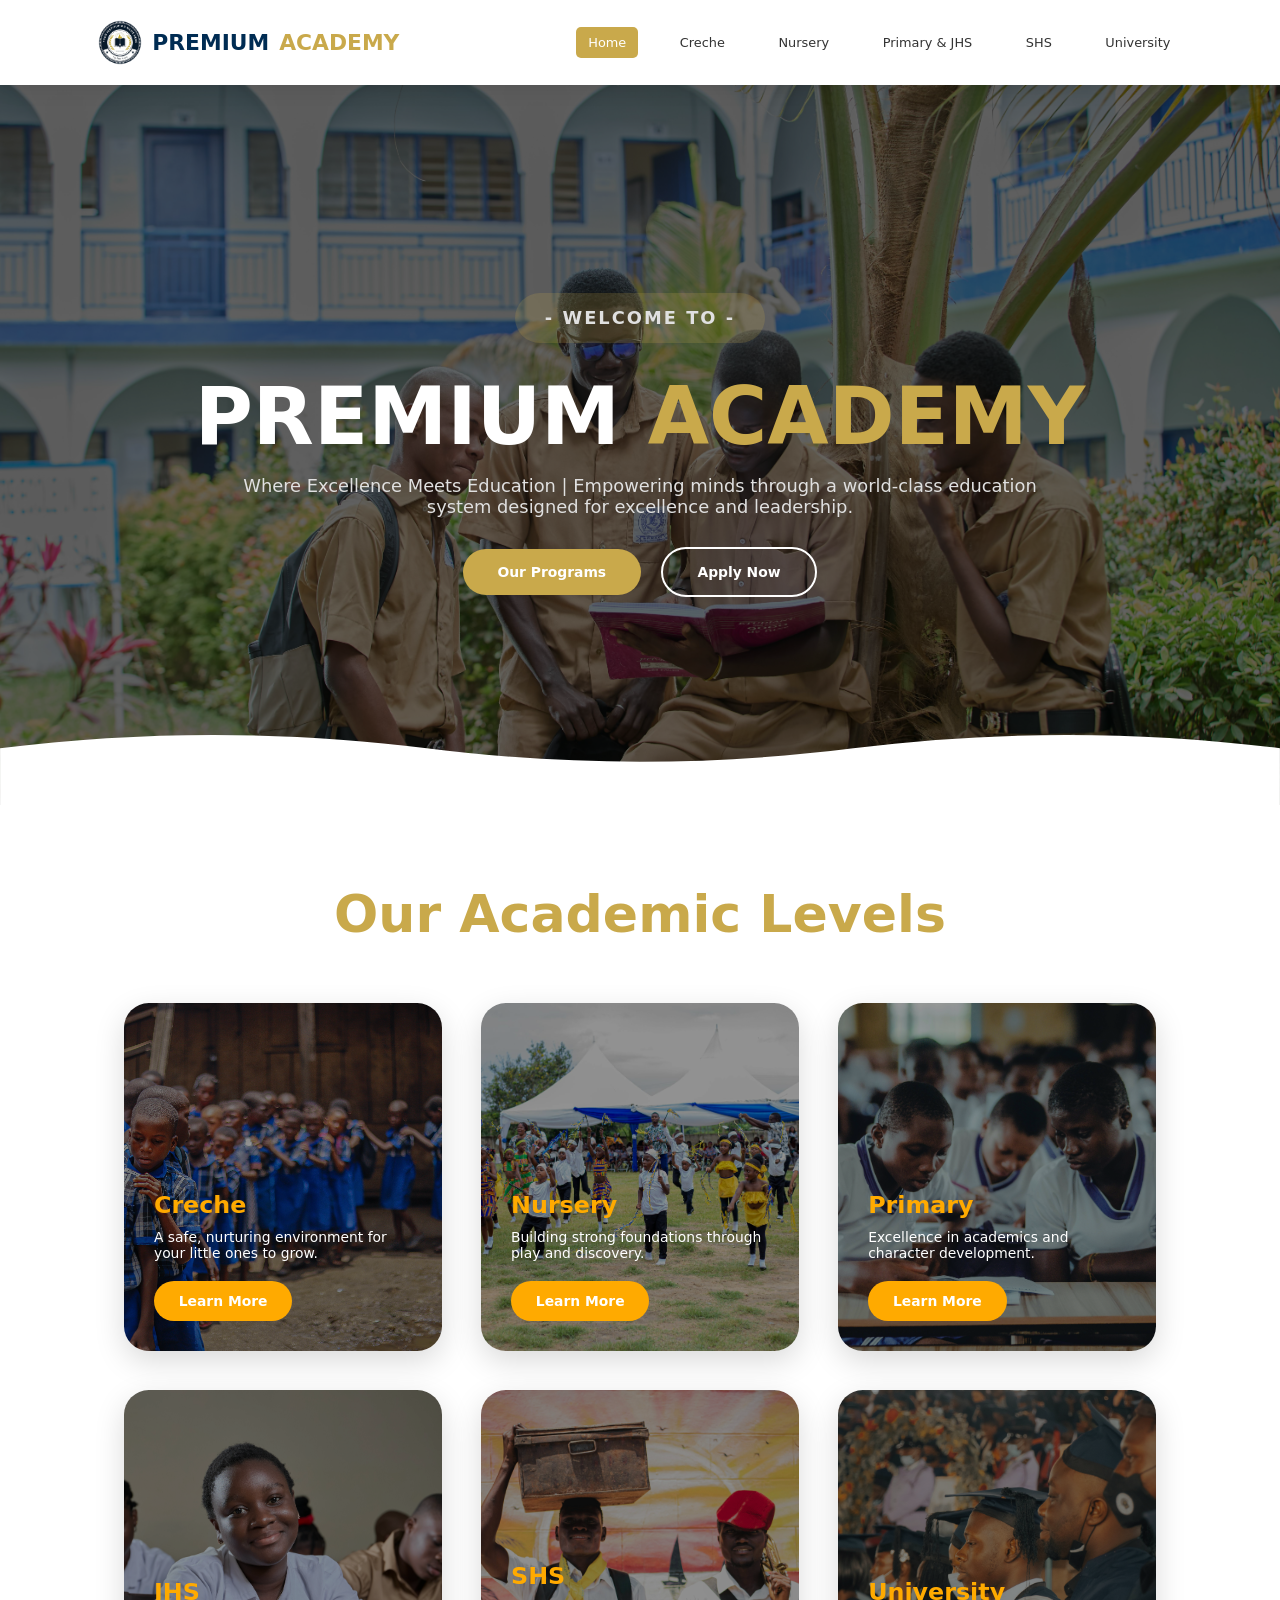
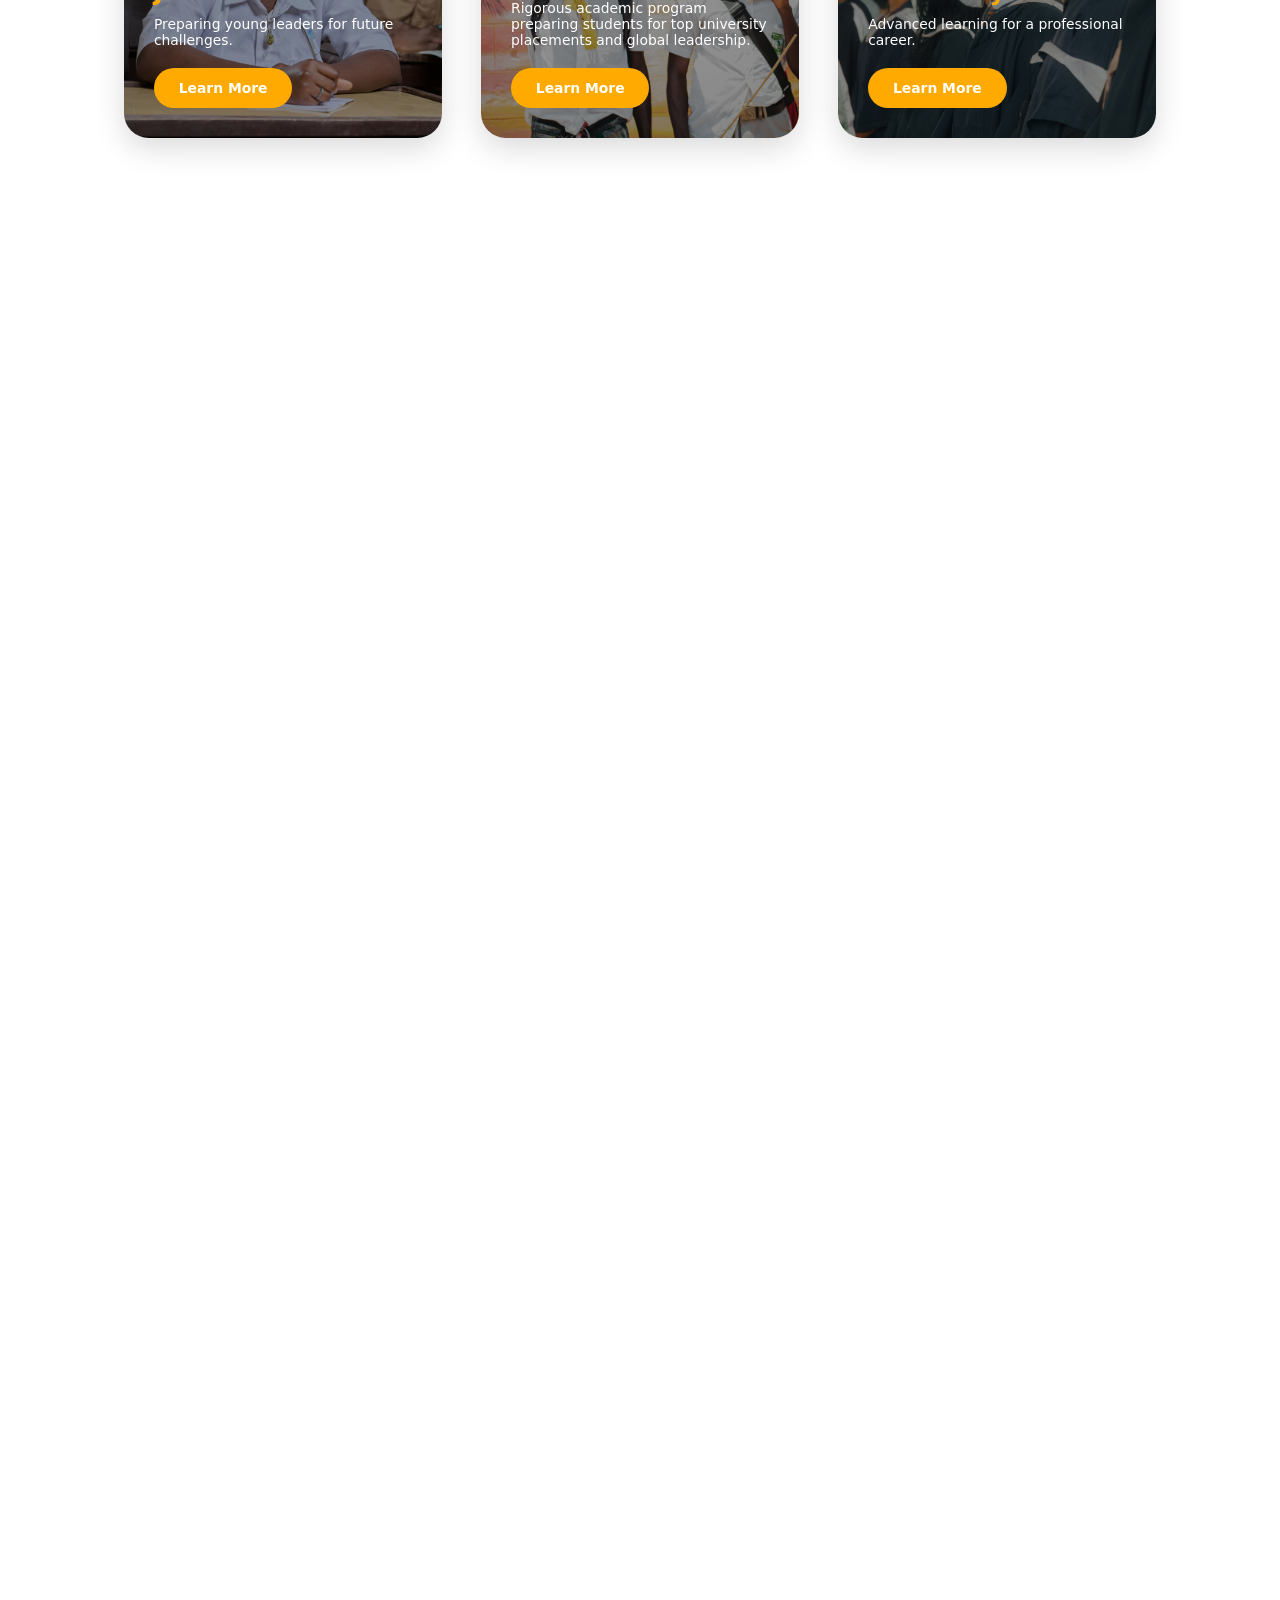
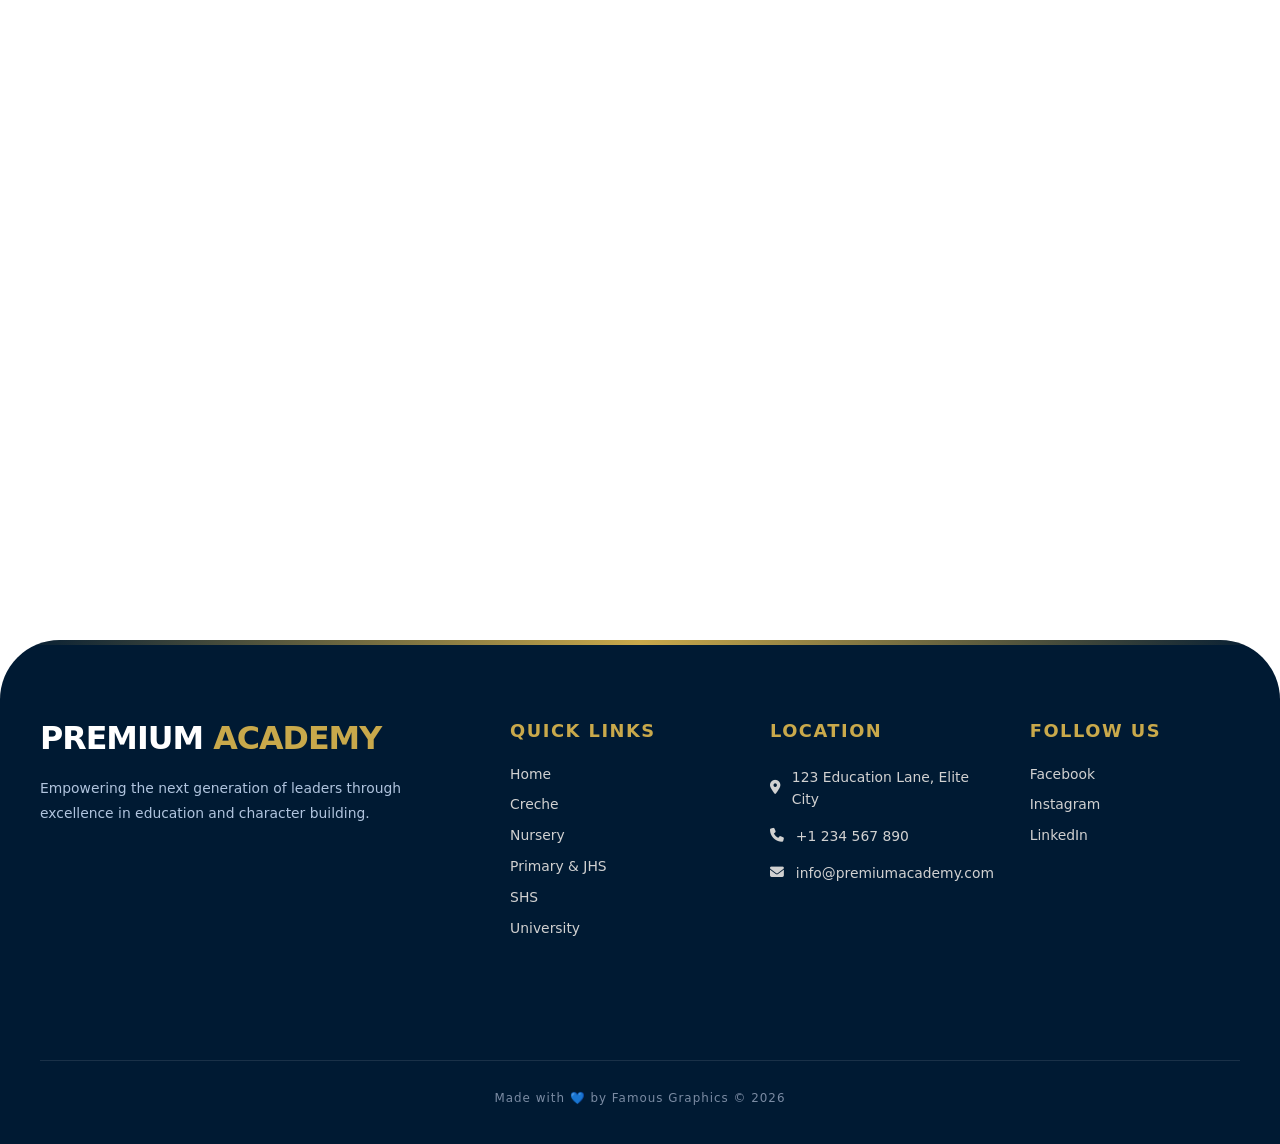
==== commit cdd87fa1: "fixed the scrolling laggyines and addeda doc folder and a doc file to be downloaded when u click on " ====
--- a/index.html
+++ b/index.html
@@ -40,7 +40,7 @@
     </header>
 
     <main>
-        <div class="levels" id="levels">
+        <div class="levels fade-in" id="levels">
             <h2>Our Academic Levels</h2>
         </div>
             <div class="allCards">
@@ -89,7 +89,7 @@
         </div>
     </main>
 
-    <div class="second">
+    <div class="second fade-in">
         <h3>Why Choose Premium Academy?</h3>
         <div class="allCards">
         <div class="secondCards">
@@ -110,7 +110,7 @@
         </div>
     </div>
 
-    <div class="parents">
+    <div class="parents fade-in">
         <h4>What Parents Say</h4>
         <div class="parentsCards">
             <div class="parent1">
@@ -131,7 +131,7 @@
         </div>
     </div>
 
-    <div class="newsEvents">
+    <div class="newsEvents fade-in">
         <h5>Latest News & Events</h5>
         <div class="newsCards">
             <div class="newsCard">
--- a/css/global.css
+++ b/css/global.css
@@ -33,6 +33,7 @@
 
 html{
     font-size: 76%;
+    scroll-behavior: smooth;
 }
 
 nav{
@@ -448,6 +449,17 @@
 }
 
 /* ====== End Modal Styles ====== */
+
+.fade-in {
+    opacity: 0;
+    transform: translateY(30px);
+    transition: opacity 0.6s ease-out, transform 0.6s ease-out;
+}
+
+.fade-in-visible {
+    opacity: 1;
+    transform: translateY(0);
+}
 
 @media (min-width: 144.1rem) {
   html { font-size: 68%; }
--- a/css/style.css
+++ b/css/style.css
@@ -25,7 +25,7 @@
     left: 0;
     width: 100%;
     height: 80px;
-    background: url("data:image/svg+xml,%3Csvg xmlns='http://www.w3.org/2000/svg' viewBox='0 0 1440 120'%3E%3Cpath fill='%23ffffff' fill-opacity='1' d='M0,32L48,37.3C96,43,192,53,288,58.7C384,64,480,64,576,58.7C672,53,768,43,864,48C960,53,1056,75,1152,80C1248,85,1344,75,1392,69.3L1440,64L1440,120L1392,120C1344,120,1248,120,1152,120C1056,120,960,120,864,120C768,120,672,120,576,120C480,120,384,120,288,120C192,120,96,120,48,120L0,120Z'/%3E%3C/svg%3E");
+    background: url("data:image/svg+xml,%3Csvg xmlns='http://www.w3.org/2000/svg' viewBox='0 0 1440 120'%3E%3Cpath fill='%23ffffff' fill-opacity='1' d='M0,24 C160,4 320,4 480,24 C640,44 800,44 960,24 C1120,4 1280,4 1440,24 L1440,120 L0,120 Z'/%3E%3C/svg%3E");
     background-size: cover;
     background-repeat: no-repeat;
     pointer-events: none;
